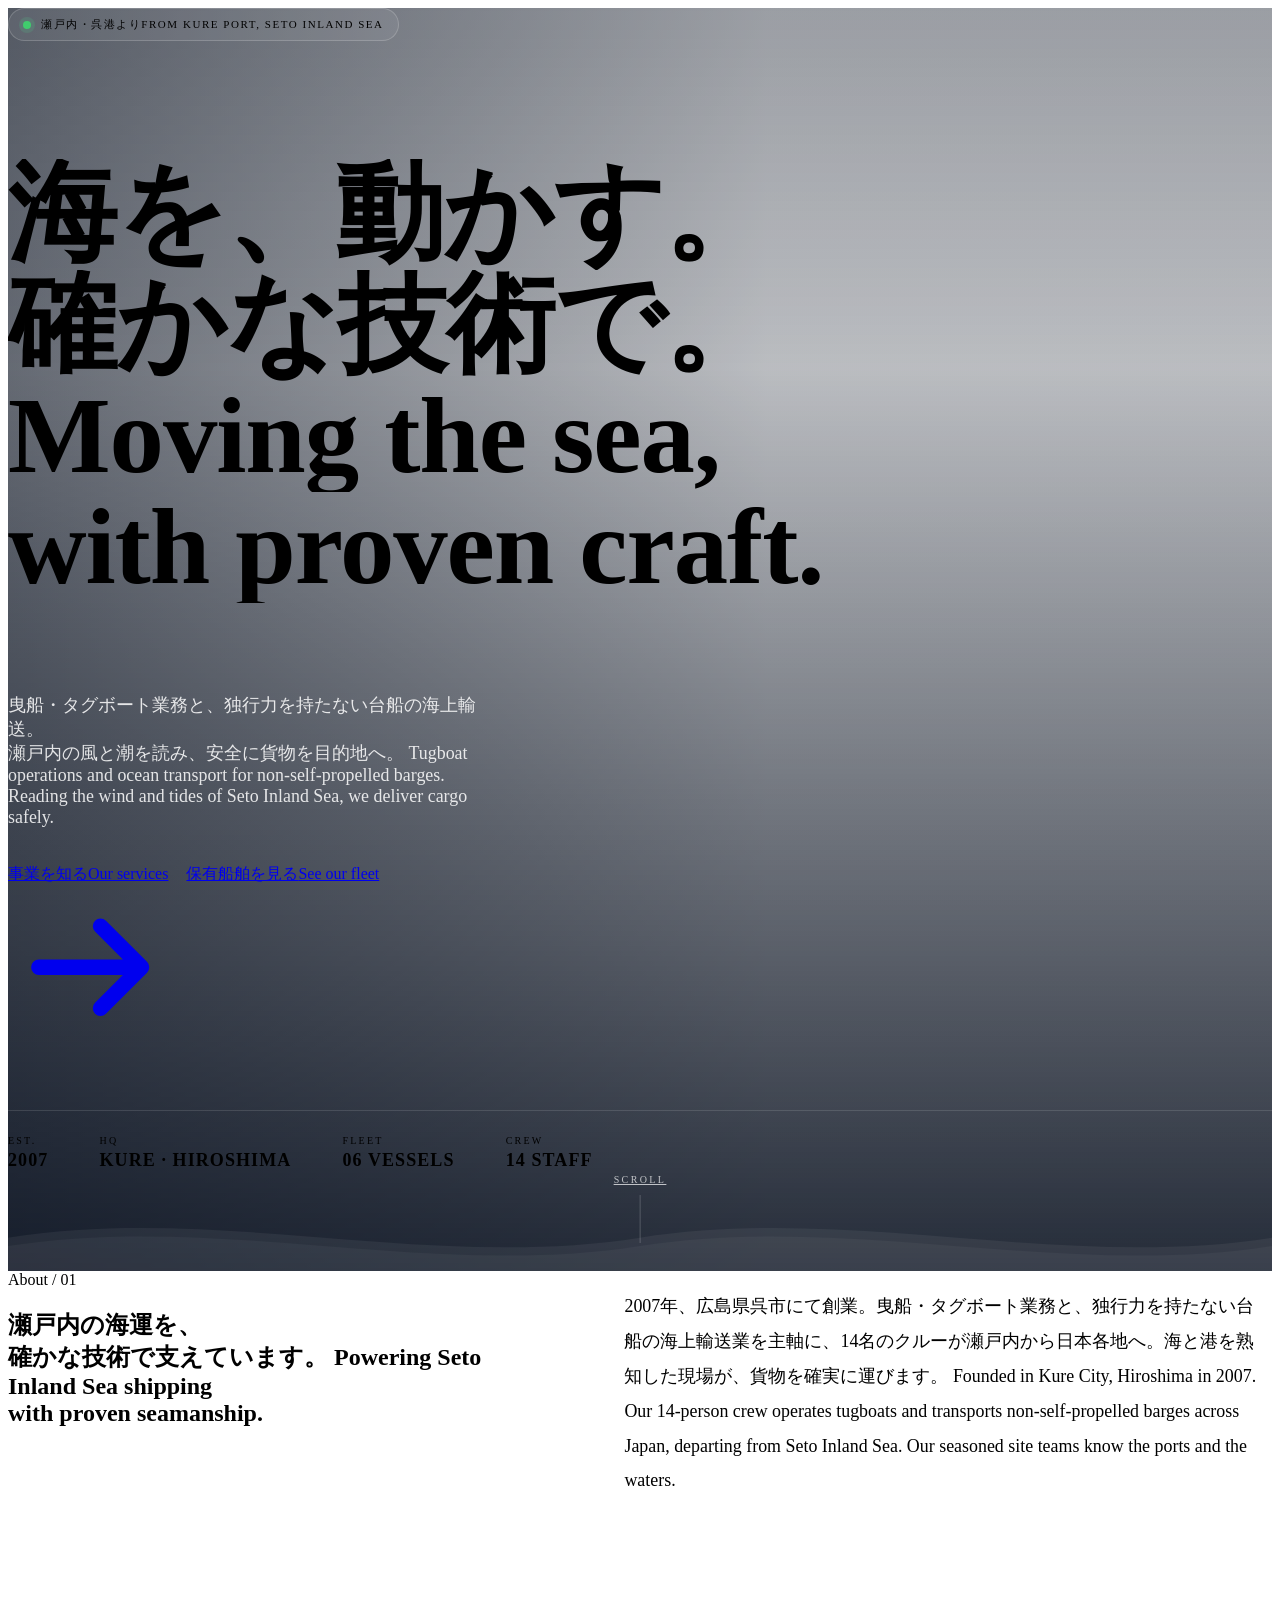
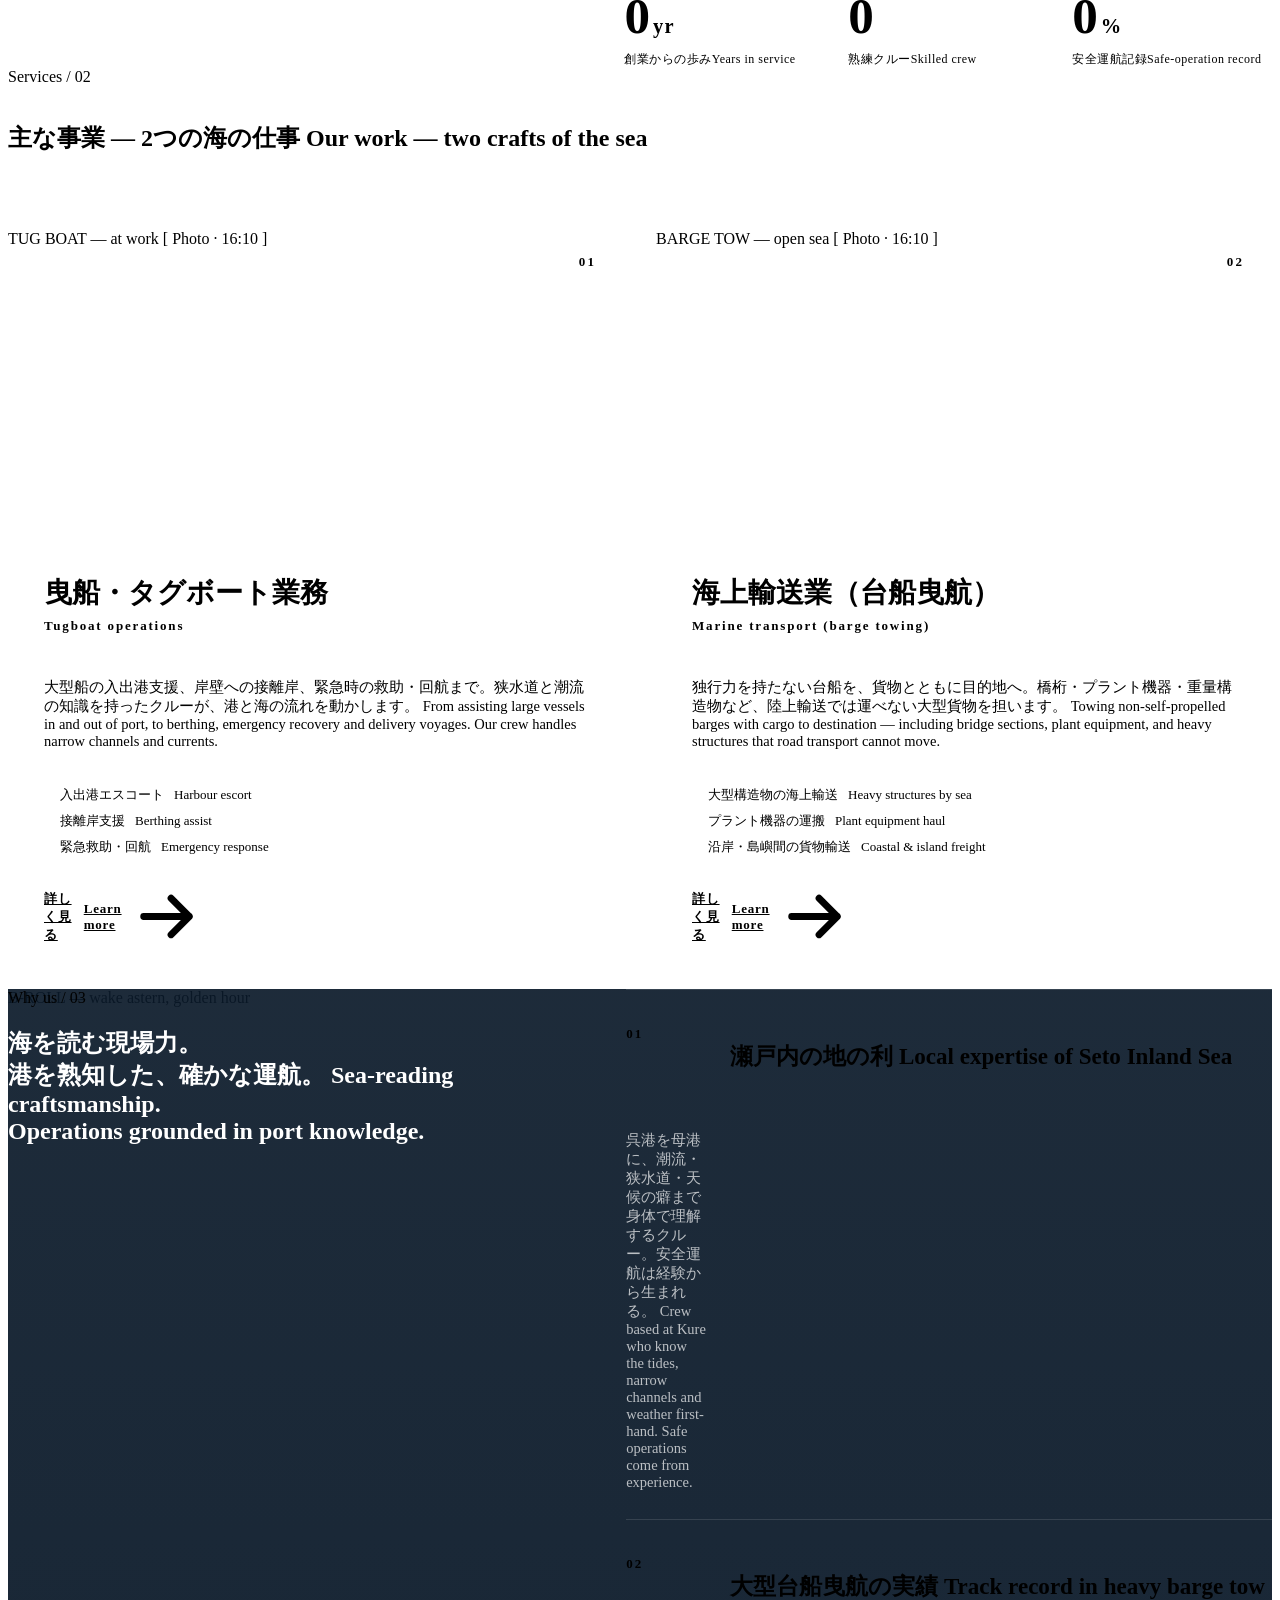
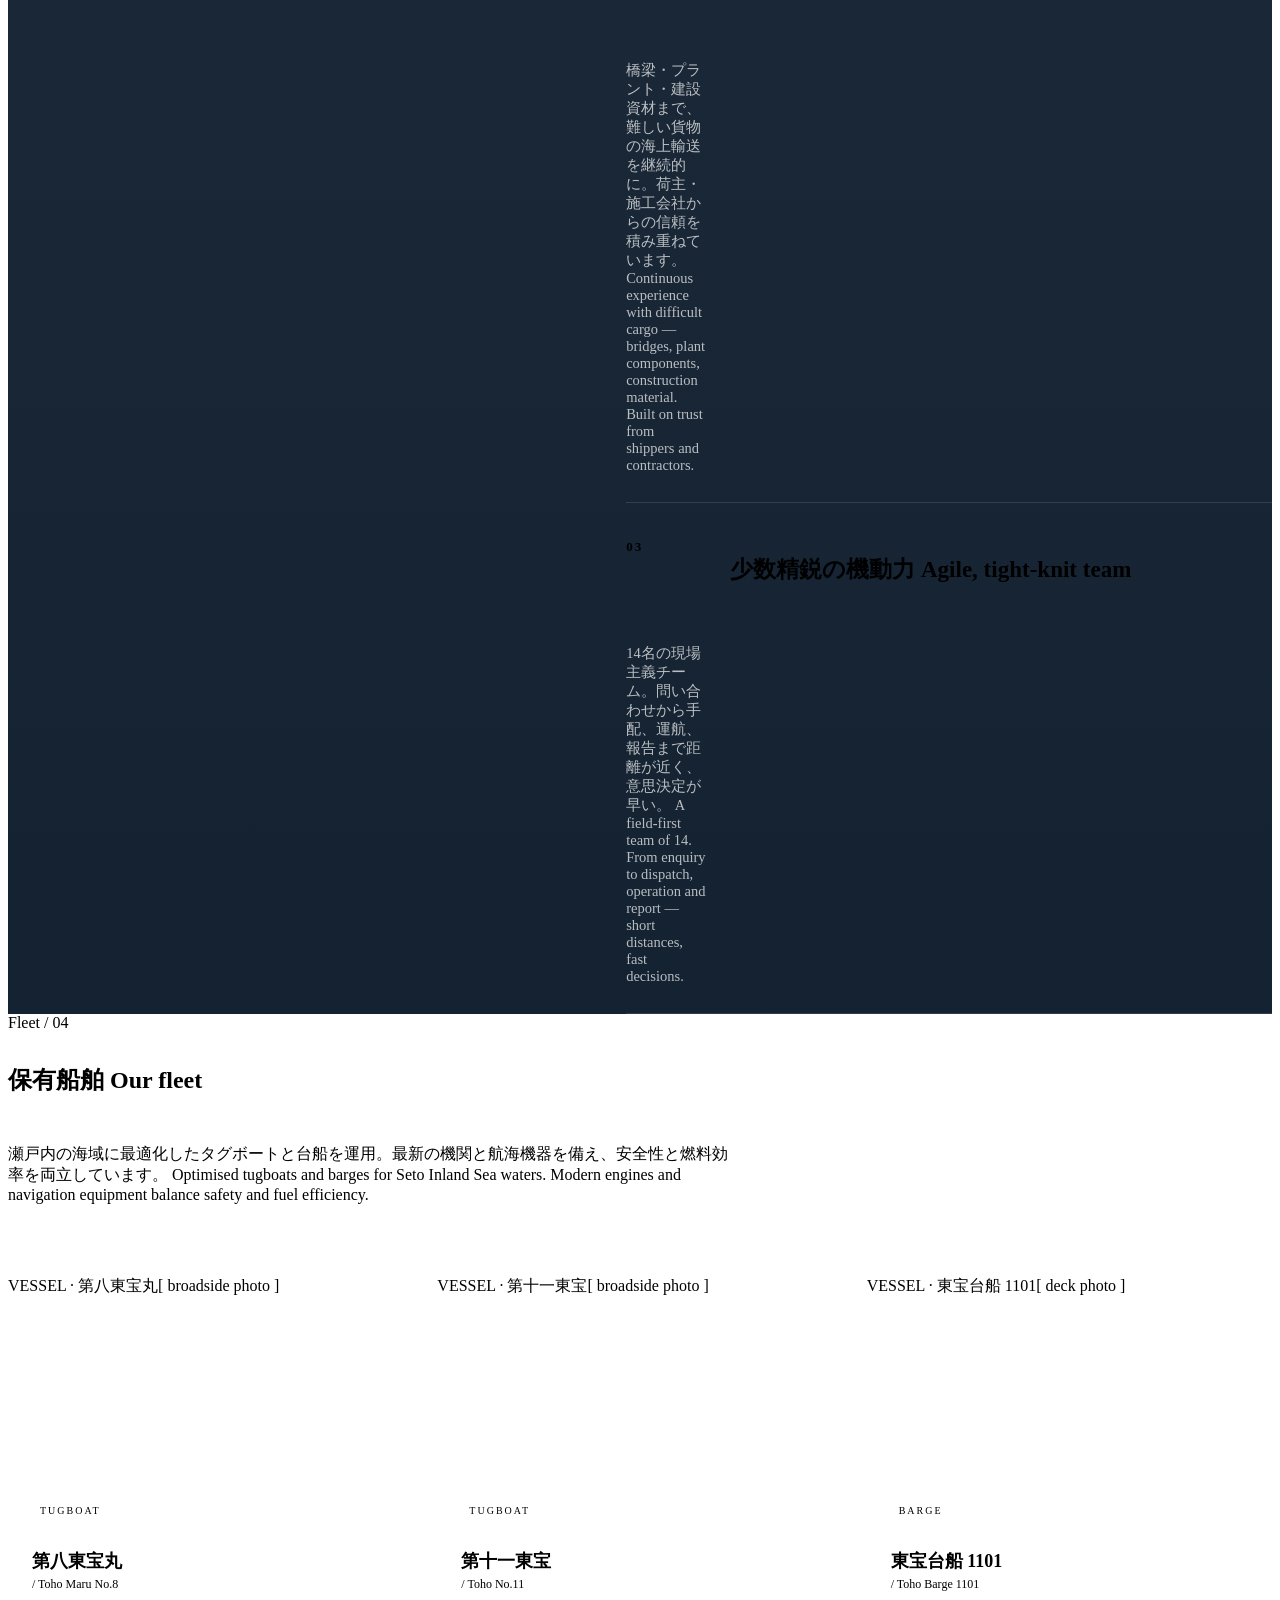
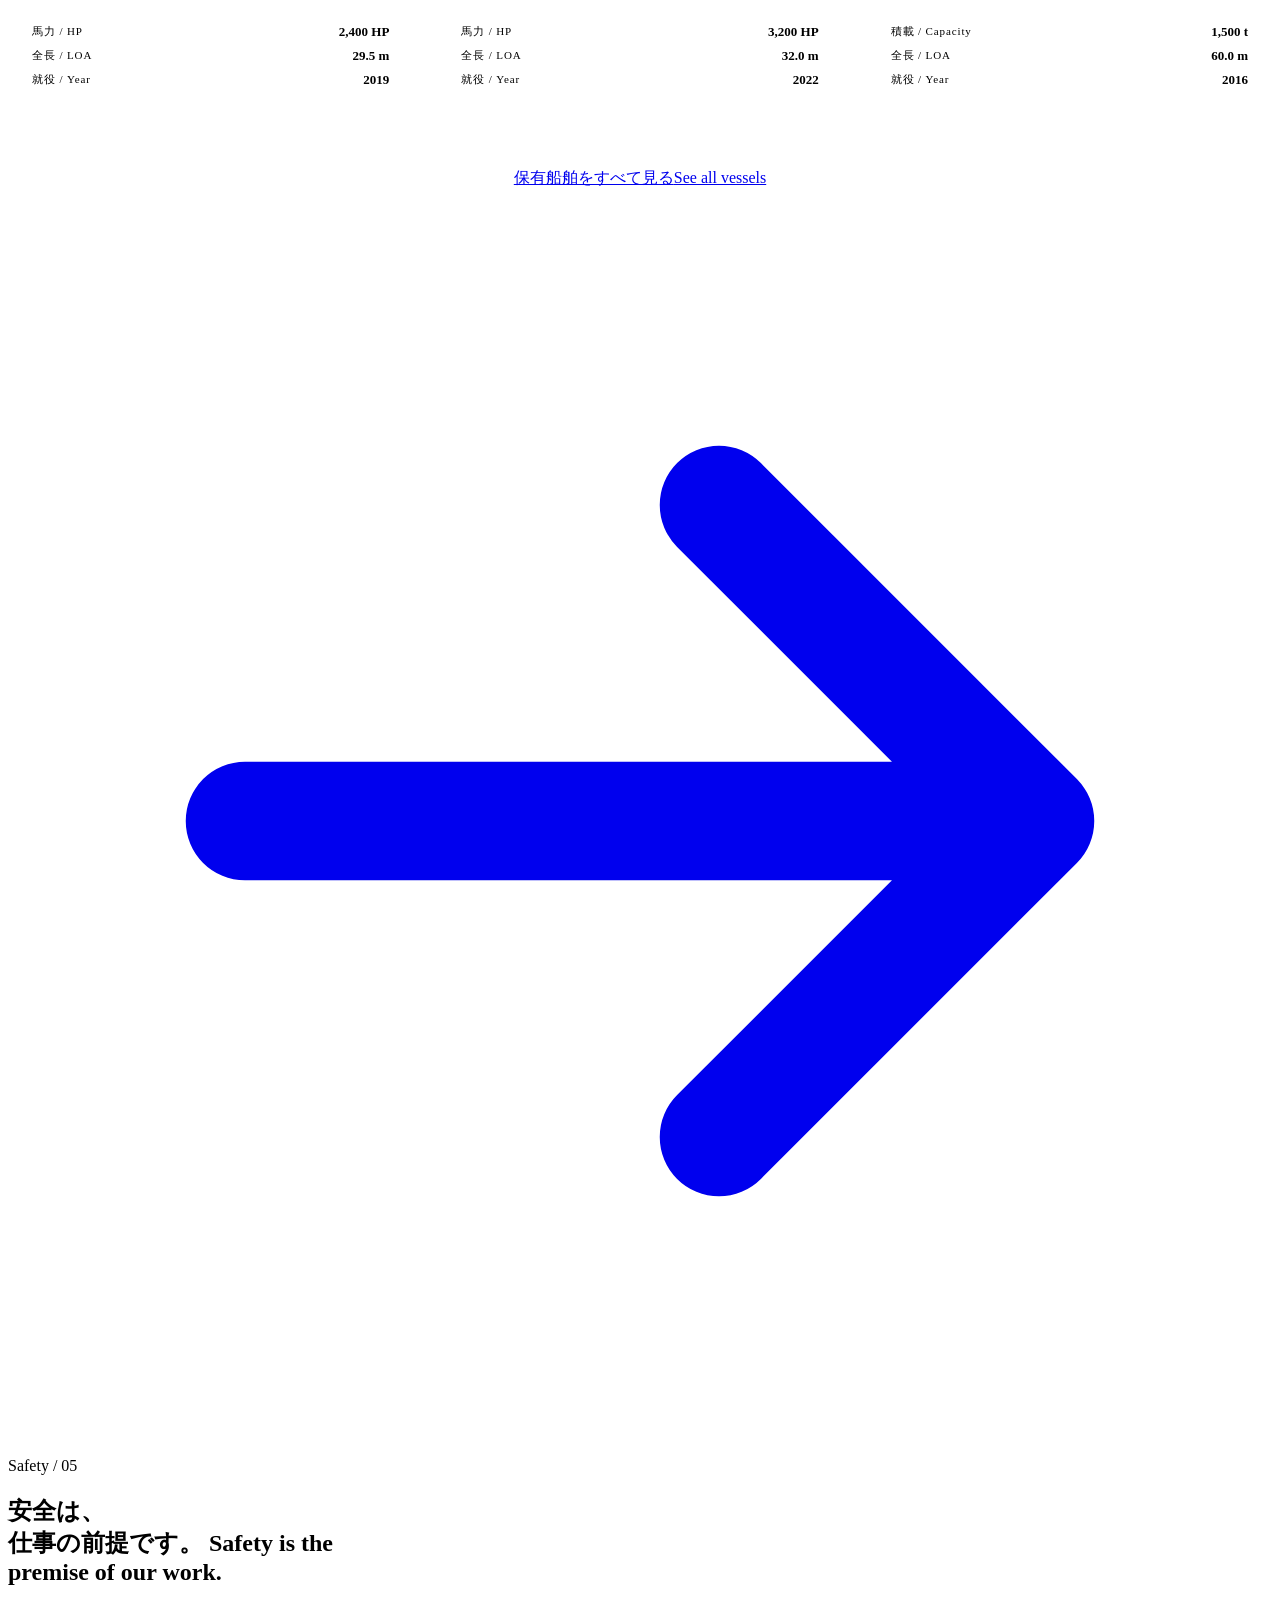
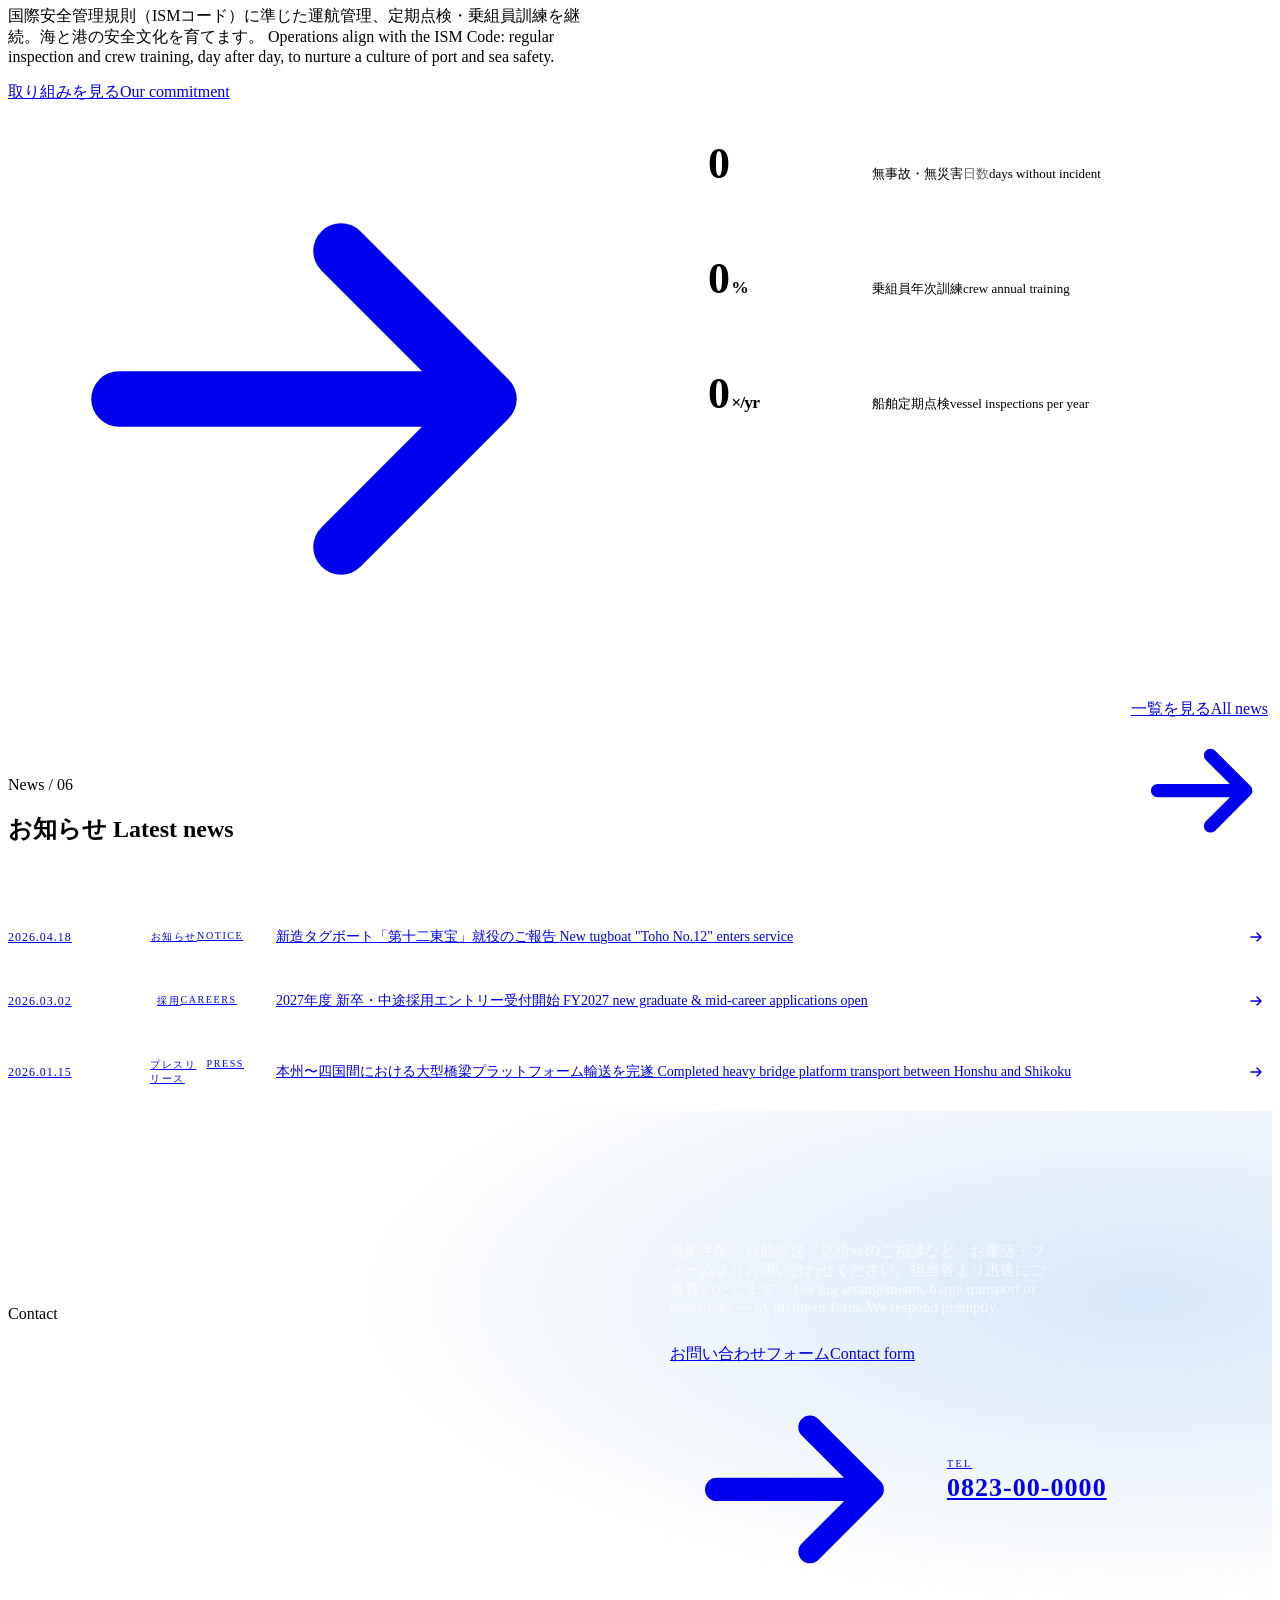
==== index.html @ 791a1563 "Add index.html" ====
<!doctype html>
<html lang="ja" data-lang="jp">
<head>
<meta charset="utf-8" />
<meta name="viewport" content="width=device-width, initial-scale=1" />
<title>東宝海運株式会社 | TOHO KAIUN CO., LTD.</title>
<meta name="description" content="広島県呉市を拠点に、曳船・タグボート業務、台船海上輸送を担う海運会社。" />
<link rel="preconnect" href="https://fonts.googleapis.com" />
<link rel="preconnect" href="https://fonts.gstatic.com" crossorigin />
<link href="https://fonts.googleapis.com/css2?family=Manrope:wght@400;500;600;700;800&family=Noto+Sans+JP:wght@300;400;500;700;900&family=JetBrains+Mono:wght@400;500&display=swap" rel="stylesheet" />
<link rel="stylesheet" href="assets/shared.css" />
</head>
<body>

<!-- ============ Header (injected by partials.js) ============ -->
<div data-partial="header" data-active="home" data-transparent="true"></div>

<!-- ============ Hero ============ -->
<section class="hero" aria-label="Hero">
  <div class="hero-media">
    <div class="img-ph dark hero-image" data-parallax="0.3">
      <span class="ph-label">HERO VIDEO — Tugboat at Kure Harbour, dawn</span>
      <span class="ph-text">[ 4K Footage placeholder · Auto-play loop · 12s ]</span>
    </div>
    <div class="hero-overlay"></div>
    <svg class="hero-waves" viewBox="0 0 1440 120" preserveAspectRatio="none" aria-hidden="true">
      <path d="M0,80 C240,40 480,120 720,80 C960,40 1200,120 1440,80 L1440,120 L0,120 Z" fill="rgba(255,255,255,0.06)"/>
      <path d="M0,90 C240,50 480,130 720,90 C960,50 1200,130 1440,90 L1440,120 L0,120 Z" fill="rgba(255,255,255,0.04)"/>
    </svg>
  </div>

  <div class="container hero-inner">
    <div class="hero-tag">
      <span class="dot"></span>
      <span class="mono"><span class="jp">瀬戸内・呉港より</span><span class="en-text">FROM KURE PORT, SETO INLAND SEA</span></span>
    </div>

    <h1 class="hero-title">
      <span class="line jp"><span>海を、</span><span>動かす。</span></span>
      <span class="line jp"><span>確かな技術で。</span></span>
      <span class="line en-text"><span>Moving the sea,</span></span>
      <span class="line en-text"><span>with proven craft.</span></span>
    </h1>

    <p class="hero-sub">
      <span class="jp">曳船・タグボート業務と、独行力を持たない台船の海上輸送。<br/>瀬戸内の風と潮を読み、安全に貨物を目的地へ。</span>
      <span class="en-text">Tugboat operations and ocean transport for non-self-propelled barges.<br/>Reading the wind and tides of Seto Inland Sea, we deliver cargo safely.</span>
    </p>

    <div class="hero-actions">
      <a href="services.html" class="btn btn--light">
        <span class="jp">事業を知る</span><span class="en-text">Our services</span>
        <svg class="arrow" viewBox="0 0 16 16" fill="none"><path d="M3 8h10M9 4l4 4-4 4" stroke="currentColor" stroke-width="1.5" stroke-linecap="round" stroke-linejoin="round"/></svg>
      </a>
      <a href="fleet.html" class="btn btn--ghost-light">
        <span class="jp">保有船舶を見る</span><span class="en-text">See our fleet</span>
      </a>
    </div>

    <div class="hero-meta">
      <div class="meta-item">
        <span class="mono">EST.</span>
        <span class="en">2007</span>
      </div>
      <div class="meta-item">
        <span class="mono">HQ</span>
        <span class="en">KURE · HIROSHIMA</span>
      </div>
      <div class="meta-item">
        <span class="mono">FLEET</span>
        <span class="en">06 VESSELS</span>
      </div>
      <div class="meta-item">
        <span class="mono">CREW</span>
        <span class="en">14 STAFF</span>
      </div>
    </div>
  </div>

  <a href="#intro" class="scroll-cue" aria-label="Scroll down">
    <span class="mono">SCROLL</span>
    <span class="cue-line"><span></span></span>
  </a>
</section>

<!-- ============ Intro ============ -->
<section class="section" id="intro">
  <div class="container intro-grid">
    <div class="intro-left" data-reveal>
      <span class="eyebrow">About / 01</span>
      <h2 class="section-title">
        <span class="jp">瀬戸内の海運を、<br/>確かな技術で支えています。</span>
        <span class="en-text">Powering Seto Inland Sea shipping<br/>with proven seamanship.</span>
      </h2>
    </div>
    <div class="intro-right" data-reveal data-reveal-delay="1">
      <p class="intro-lead">
        <span class="jp">2007年、広島県呉市にて創業。曳船・タグボート業務と、独行力を持たない台船の海上輸送業を主軸に、14名のクルーが瀬戸内から日本各地へ。海と港を熟知した現場が、貨物を確実に運びます。</span>
        <span class="en-text">Founded in Kure City, Hiroshima in 2007. Our 14-person crew operates tugboats and transports non-self-propelled barges across Japan, departing from Seto Inland Sea. Our seasoned site teams know the ports and the waters.</span>
      </p>
      <div class="intro-stats">
        <div class="stat">
          <span class="stat-num en"><span data-count="19">0</span><span class="unit">yr</span></span>
          <span class="stat-label"><span class="jp">創業からの歩み</span><span class="en-text">Years in service</span></span>
        </div>
        <div class="stat">
          <span class="stat-num en"><span data-count="14">0</span><span class="unit"></span></span>
          <span class="stat-label"><span class="jp">熟練クルー</span><span class="en-text">Skilled crew</span></span>
        </div>
        <div class="stat">
          <span class="stat-num en"><span data-count="100" data-count-decimals="0">0</span><span class="unit">%</span></span>
          <span class="stat-label"><span class="jp">安全運航記録</span><span class="en-text">Safe-operation record</span></span>
        </div>
      </div>
    </div>
  </div>
</section>

<!-- ============ Services ============ -->
<section class="section section--cream" id="services">
  <div class="container">
    <div class="services-head" data-reveal>
      <span class="eyebrow">Services / 02</span>
      <h2 class="section-title">
        <span class="jp">主な事業 — <span class="accent">2つの海の仕事</span></span>
        <span class="en-text">Our work — <span class="accent">two crafts of the sea</span></span>
      </h2>
    </div>

    <div class="service-grid">
      <article class="service-card" data-reveal>
        <div class="service-no en">01</div>
        <div class="img-ph service-image">
          <span class="ph-label">TUG BOAT — at work</span>
          <span class="ph-text">[ Photo · 16:10 ]</span>
        </div>
        <div class="service-body">
          <h3 class="service-title">
            <span class="jp">曳船・タグボート業務</span>
            <span class="en-text">Tugboat operations</span>
          </h3>
          <p class="service-desc">
            <span class="jp">大型船の入出港支援、岸壁への接離岸、緊急時の救助・回航まで。狭水道と潮流の知識を持ったクルーが、港と海の流れを動かします。</span>
            <span class="en-text">From assisting large vessels in and out of port, to berthing, emergency recovery and delivery voyages. Our crew handles narrow channels and currents.</span>
          </p>
          <ul class="service-list">
            <li><span class="jp">入出港エスコート</span><span class="en-text">Harbour escort</span></li>
            <li><span class="jp">接離岸支援</span><span class="en-text">Berthing assist</span></li>
            <li><span class="jp">緊急救助・回航</span><span class="en-text">Emergency response</span></li>
          </ul>
          <a class="service-more" href="services.html#tug">
            <span class="jp">詳しく見る</span><span class="en-text">Learn more</span>
            <svg class="arrow" viewBox="0 0 16 16" fill="none"><path d="M3 8h10M9 4l4 4-4 4" stroke="currentColor" stroke-width="1.5" stroke-linecap="round" stroke-linejoin="round"/></svg>
          </a>
        </div>
      </article>

      <article class="service-card" data-reveal data-reveal-delay="1">
        <div class="service-no en">02</div>
        <div class="img-ph service-image">
          <span class="ph-label">BARGE TOW — open sea</span>
          <span class="ph-text">[ Photo · 16:10 ]</span>
        </div>
        <div class="service-body">
          <h3 class="service-title">
            <span class="jp">海上輸送業（台船曳航）</span>
            <span class="en-text">Marine transport (barge towing)</span>
          </h3>
          <p class="service-desc">
            <span class="jp">独行力を持たない台船を、貨物とともに目的地へ。橋桁・プラント機器・重量構造物など、陸上輸送では運べない大型貨物を担います。</span>
            <span class="en-text">Towing non-self-propelled barges with cargo to destination — including bridge sections, plant equipment, and heavy structures that road transport cannot move.</span>
          </p>
          <ul class="service-list">
            <li><span class="jp">大型構造物の海上輸送</span><span class="en-text">Heavy structures by sea</span></li>
            <li><span class="jp">プラント機器の運搬</span><span class="en-text">Plant equipment haul</span></li>
            <li><span class="jp">沿岸・島嶼間の貨物輸送</span><span class="en-text">Coastal & island freight</span></li>
          </ul>
          <a class="service-more" href="services.html#transport">
            <span class="jp">詳しく見る</span><span class="en-text">Learn more</span>
            <svg class="arrow" viewBox="0 0 16 16" fill="none"><path d="M3 8h10M9 4l4 4-4 4" stroke="currentColor" stroke-width="1.5" stroke-linecap="round" stroke-linejoin="round"/></svg>
          </a>
        </div>
      </article>
    </div>
  </div>
</section>

<!-- ============ Strength / Why ============ -->
<section class="section section--navy why-section">
  <div class="why-bg">
    <div class="img-ph dark" style="position:absolute;inset:0;border:none">
      <span class="ph-label">B-ROLL — wake astern, golden hour</span>
    </div>
    <div class="why-bg-overlay"></div>
  </div>
  <div class="container">
    <div class="why-grid">
      <div class="why-intro" data-reveal>
        <span class="eyebrow on-dark">Why us / 03</span>
        <h2 class="section-title" style="color:#fff">
          <span class="jp">海を読む現場力。<br/>港を熟知した、確かな運航。</span>
          <span class="en-text">Sea-reading craftsmanship.<br/>Operations grounded in port knowledge.</span>
        </h2>
      </div>
      <ol class="why-list">
        <li data-reveal>
          <span class="num en">01</span>
          <h3>
            <span class="jp">瀬戸内の地の利</span>
            <span class="en-text">Local expertise of Seto Inland Sea</span>
          </h3>
          <p>
            <span class="jp">呉港を母港に、潮流・狭水道・天候の癖まで身体で理解するクルー。安全運航は経験から生まれる。</span>
            <span class="en-text">Crew based at Kure who know the tides, narrow channels and weather first-hand. Safe operations come from experience.</span>
          </p>
        </li>
        <li data-reveal data-reveal-delay="1">
          <span class="num en">02</span>
          <h3>
            <span class="jp">大型台船曳航の実績</span>
            <span class="en-text">Track record in heavy barge tow</span>
          </h3>
          <p>
            <span class="jp">橋梁・プラント・建設資材まで、難しい貨物の海上輸送を継続的に。荷主・施工会社からの信頼を積み重ねています。</span>
            <span class="en-text">Continuous experience with difficult cargo — bridges, plant components, construction material. Built on trust from shippers and contractors.</span>
          </p>
        </li>
        <li data-reveal data-reveal-delay="2">
          <span class="num en">03</span>
          <h3>
            <span class="jp">少数精鋭の機動力</span>
            <span class="en-text">Agile, tight-knit team</span>
          </h3>
          <p>
            <span class="jp">14名の現場主義チーム。問い合わせから手配、運航、報告まで距離が近く、意思決定が早い。</span>
            <span class="en-text">A field-first team of 14. From enquiry to dispatch, operation and report — short distances, fast decisions.</span>
          </p>
        </li>
      </ol>
    </div>
  </div>
</section>

<!-- ============ Fleet preview ============ -->
<section class="section">
  <div class="container">
    <div class="fleet-head" data-reveal>
      <span class="eyebrow">Fleet / 04</span>
      <h2 class="section-title">
        <span class="jp">保有船舶</span>
        <span class="en-text">Our fleet</span>
      </h2>
      <p class="section-lead">
        <span class="jp">瀬戸内の海域に最適化したタグボートと台船を運用。最新の機関と航海機器を備え、安全性と燃料効率を両立しています。</span>
        <span class="en-text">Optimised tugboats and barges for Seto Inland Sea waters. Modern engines and navigation equipment balance safety and fuel efficiency.</span>
      </p>
    </div>
    <div class="fleet-grid">
      <article class="fleet-card" data-reveal>
        <div class="img-ph fleet-img"><span class="ph-label">VESSEL · 第八東宝丸</span><span class="ph-text">[ broadside photo ]</span></div>
        <div class="fleet-body">
          <span class="fleet-type mono">TUGBOAT</span>
          <h3>第八東宝丸<span class="en-text"> / Toho Maru No.8</span></h3>
          <dl class="fleet-spec">
            <div><dt>馬力 / HP</dt><dd class="en">2,400 HP</dd></div>
            <div><dt>全長 / LOA</dt><dd class="en">29.5 m</dd></div>
            <div><dt>就役 / Year</dt><dd class="en">2019</dd></div>
          </dl>
        </div>
      </article>
      <article class="fleet-card" data-reveal data-reveal-delay="1">
        <div class="img-ph fleet-img"><span class="ph-label">VESSEL · 第十一東宝</span><span class="ph-text">[ broadside photo ]</span></div>
        <div class="fleet-body">
          <span class="fleet-type mono">TUGBOAT</span>
          <h3>第十一東宝<span class="en-text"> / Toho No.11</span></h3>
          <dl class="fleet-spec">
            <div><dt>馬力 / HP</dt><dd class="en">3,200 HP</dd></div>
            <div><dt>全長 / LOA</dt><dd class="en">32.0 m</dd></div>
            <div><dt>就役 / Year</dt><dd class="en">2022</dd></div>
          </dl>
        </div>
      </article>
      <article class="fleet-card" data-reveal data-reveal-delay="2">
        <div class="img-ph fleet-img"><span class="ph-label">VESSEL · 東宝台船 1101</span><span class="ph-text">[ deck photo ]</span></div>
        <div class="fleet-body">
          <span class="fleet-type mono">BARGE</span>
          <h3>東宝台船 1101<span class="en-text"> / Toho Barge 1101</span></h3>
          <dl class="fleet-spec">
            <div><dt>積載 / Capacity</dt><dd class="en">1,500 t</dd></div>
            <div><dt>全長 / LOA</dt><dd class="en">60.0 m</dd></div>
            <div><dt>就役 / Year</dt><dd class="en">2016</dd></div>
          </dl>
        </div>
      </article>
    </div>
    <div class="fleet-cta" data-reveal>
      <a href="fleet.html" class="btn btn--ghost">
        <span class="jp">保有船舶をすべて見る</span><span class="en-text">See all vessels</span>
        <svg class="arrow" viewBox="0 0 16 16" fill="none"><path d="M3 8h10M9 4l4 4-4 4" stroke="currentColor" stroke-width="1.5" stroke-linecap="round" stroke-linejoin="round"/></svg>
      </a>
    </div>
  </div>
</section>

<!-- ============ Safety teaser ============ -->
<section class="section section--cream safety-teaser">
  <div class="container safety-grid">
    <div class="safety-text" data-reveal>
      <span class="eyebrow">Safety / 05</span>
      <h2 class="section-title">
        <span class="jp">安全は、<br/>仕事の前提です。</span>
        <span class="en-text">Safety is the<br/>premise of our work.</span>
      </h2>
      <p class="section-lead">
        <span class="jp">国際安全管理規則（ISMコード）に準じた運航管理、定期点検・乗組員訓練を継続。海と港の安全文化を育てます。</span>
        <span class="en-text">Operations align with the ISM Code: regular inspection and crew training, day after day, to nurture a culture of port and sea safety.</span>
      </p>
      <a href="safety.html" class="btn btn--ghost" style="margin-top:24px">
        <span class="jp">取り組みを見る</span><span class="en-text">Our commitment</span>
        <svg class="arrow" viewBox="0 0 16 16" fill="none"><path d="M3 8h10M9 4l4 4-4 4" stroke="currentColor" stroke-width="1.5" stroke-linecap="round" stroke-linejoin="round"/></svg>
      </a>
    </div>
    <div class="safety-cards">
      <div class="safety-mini" data-reveal>
        <span class="big-num en" data-count="2920">0</span>
        <p><span class="jp">無事故・無災害<span style="opacity:0.6">日数</span></span><span class="en-text">days without incident</span></p>
      </div>
      <div class="safety-mini" data-reveal data-reveal-delay="1">
        <span class="big-num en"><span data-count="100">0</span><span class="unit">%</span></span>
        <p><span class="jp">乗組員年次訓練</span><span class="en-text">crew annual training</span></p>
      </div>
      <div class="safety-mini" data-reveal data-reveal-delay="2">
        <span class="big-num en"><span data-count="12">0</span><span class="unit">×/yr</span></span>
        <p><span class="jp">船舶定期点検</span><span class="en-text">vessel inspections per year</span></p>
      </div>
    </div>
  </div>
</section>

<!-- ============ News ============ -->
<section class="section news-section">
  <div class="container">
    <div class="news-head" data-reveal>
      <div>
        <span class="eyebrow">News / 06</span>
        <h2 class="section-title">
          <span class="jp">お知らせ</span>
          <span class="en-text">Latest news</span>
        </h2>
      </div>
      <a href="news.html" class="btn btn--ghost">
        <span class="jp">一覧を見る</span><span class="en-text">All news</span>
        <svg class="arrow" viewBox="0 0 16 16" fill="none"><path d="M3 8h10M9 4l4 4-4 4" stroke="currentColor" stroke-width="1.5" stroke-linecap="round" stroke-linejoin="round"/></svg>
      </a>
    </div>
    <ul class="news-list">
      <li data-reveal>
        <a href="news.html">
          <span class="news-date en">2026.04.18</span>
          <span class="news-cat mono"><span class="jp">お知らせ</span><span class="en-text">Notice</span></span>
          <span class="news-title">
            <span class="jp">新造タグボート「第十二東宝」就役のご報告</span>
            <span class="en-text">New tugboat "Toho No.12" enters service</span>
          </span>
          <svg class="arrow" viewBox="0 0 16 16" fill="none"><path d="M3 8h10M9 4l4 4-4 4" stroke="currentColor" stroke-width="1.5" stroke-linecap="round" stroke-linejoin="round"/></svg>
        </a>
      </li>
      <li data-reveal data-reveal-delay="1">
        <a href="news.html">
          <span class="news-date en">2026.03.02</span>
          <span class="news-cat mono"><span class="jp">採用</span><span class="en-text">Careers</span></span>
          <span class="news-title">
            <span class="jp">2027年度 新卒・中途採用エントリー受付開始</span>
            <span class="en-text">FY2027 new graduate & mid-career applications open</span>
          </span>
          <svg class="arrow" viewBox="0 0 16 16" fill="none"><path d="M3 8h10M9 4l4 4-4 4" stroke="currentColor" stroke-width="1.5" stroke-linecap="round" stroke-linejoin="round"/></svg>
        </a>
      </li>
      <li data-reveal data-reveal-delay="2">
        <a href="news.html">
          <span class="news-date en">2026.01.15</span>
          <span class="news-cat mono"><span class="jp">プレスリリース</span><span class="en-text">Press</span></span>
          <span class="news-title">
            <span class="jp">本州〜四国間における大型橋梁プラットフォーム輸送を完遂</span>
            <span class="en-text">Completed heavy bridge platform transport between Honshu and Shikoku</span>
          </span>
          <svg class="arrow" viewBox="0 0 16 16" fill="none"><path d="M3 8h10M9 4l4 4-4 4" stroke="currentColor" stroke-width="1.5" stroke-linecap="round" stroke-linejoin="round"/></svg>
        </a>
      </li>
    </ul>
  </div>
</section>

<!-- ============ Final CTA ============ -->
<section class="cta-section">
  <div class="container cta-inner" data-reveal>
    <div>
      <span class="eyebrow on-dark">Contact</span>
      <h2 class="section-title" style="color:#fff;max-width:18ch">
        <span class="jp">海運の課題、<br/>まずは気軽にご相談を。</span>
        <span class="en-text">Got a shipping<br/>challenge? Let's talk.</span>
      </h2>
    </div>
    <div class="cta-right">
      <p>
        <span class="jp">曳船手配、台船輸送、見積りのご相談など、お電話・フォームよりお問い合わせください。担当者より迅速にご返答いたします。</span>
        <span class="en-text">For tug arrangements, barge transport or quotations — by phone or form. We respond promptly.</span>
      </p>
      <div class="cta-actions">
        <a href="contact.html" class="btn btn--light">
          <span class="jp">お問い合わせフォーム</span><span class="en-text">Contact form</span>
          <svg class="arrow" viewBox="0 0 16 16" fill="none"><path d="M3 8h10M9 4l4 4-4 4" stroke="currentColor" stroke-width="1.5" stroke-linecap="round" stroke-linejoin="round"/></svg>
        </a>
        <a href="tel:0823000000" class="cta-phone">
          <span class="mono">TEL</span>
          <span class="en">0823-00-0000</span>
        </a>
      </div>
    </div>
  </div>
</section>

<!-- ============ Footer (injected by partials.js) ============ -->
<div data-partial="footer"></div>

<script src="assets/partials.js"></script>
<script src="assets/main.js"></script>

<!-- Page-specific styles -->
<style>
/* ============ Hero ============ */
.hero {
  position: relative;
  min-height: 100vh;
  color: var(--white);
  overflow: hidden;
  display: flex;
  align-items: flex-end;
  padding-bottom: 100px;
}
.hero-media {
  position: absolute;
  inset: -10% 0 0 0;
  z-index: 0;
}
.hero-image {
  position: absolute;
  inset: 0;
  border: none;
  border-radius: 0;
}
.hero-overlay {
  position: absolute;
  inset: 0;
  background:
    linear-gradient(180deg, rgba(5,13,28,0.35) 0%, rgba(5,13,28,0.15) 35%, rgba(5,13,28,0.85) 100%),
    linear-gradient(90deg, rgba(5,13,28,0.55) 0%, rgba(5,13,28,0.15) 60%);
  z-index: 1;
}
.hero-waves {
  position: absolute;
  inset: auto 0 0 0;
  width: 100%;
  height: 100px;
  z-index: 2;
}
.hero-inner {
  position: relative;
  z-index: 3;
  width: 100%;
}
.hero-tag {
  display: inline-flex;
  align-items: center;
  gap: 10px;
  padding: 8px 14px;
  background: rgba(255,255,255,0.06);
  border: 1px solid rgba(255,255,255,0.18);
  border-radius: 99px;
  font-size: 11px;
  letter-spacing: 0.14em;
  margin-bottom: 28px;
}
.hero-tag .dot {
  width: 8px; height: 8px;
  background: oklch(0.75 0.18 150);
  border-radius: 99px;
  box-shadow: 0 0 0 4px rgba(74,217,144,0.15);
}
.hero-title {
  font-size: clamp(48px, 8.5vw, 120px);
  line-height: 1.02;
  letter-spacing: -0.01em;
  font-weight: 800;
}
.hero-title .line {
  display: block;
  overflow: hidden;
}
.hero-title .line > span {
  display: inline-block;
  animation: heroRise 1.1s var(--ease) both;
}
.hero-title .line:nth-child(1) > span:nth-child(2) { animation-delay: 120ms; }
.hero-title .line:nth-child(2) > span { animation-delay: 240ms; }
.hero-title .line:nth-child(3) > span { animation-delay: 360ms; }
.hero-title .line:nth-child(4) > span { animation-delay: 480ms; }
@keyframes heroRise {
  from { transform: translateY(110%); opacity: 0; }
  to { transform: translateY(0); opacity: 1; }
}
.hero-sub {
  margin-top: 32px;
  font-size: clamp(15px, 1.4vw, 18px);
  max-width: 56ch;
  color: rgba(255,255,255,0.85);
  animation: heroFade 1s var(--ease) 700ms both;
}
@keyframes heroFade { from { opacity: 0; transform: translateY(10px);} to { opacity: 1; transform: translateY(0);} }
.hero-actions {
  display: flex;
  flex-wrap: wrap;
  gap: 14px;
  margin-top: 36px;
  animation: heroFade 1s var(--ease) 900ms both;
}
.hero-meta {
  display: flex;
  flex-wrap: wrap;
  gap: clamp(20px, 4vw, 56px);
  margin-top: 56px;
  padding-top: 24px;
  border-top: 1px solid rgba(255,255,255,0.12);
  animation: heroFade 1s var(--ease) 1100ms both;
}
.meta-item {
  display: flex;
  flex-direction: column;
  gap: 4px;
}
.meta-item .mono {
  font-size: 10px;
  letter-spacing: 0.22em;
  color: var(--navy-300);
}
.meta-item .en {
  font-size: 18px;
  font-weight: 700;
  letter-spacing: 0.06em;
}

.scroll-cue {
  position: absolute;
  bottom: 28px;
  left: 50%;
  transform: translateX(-50%);
  z-index: 4;
  display: flex;
  flex-direction: column;
  align-items: center;
  gap: 10px;
  font-size: 10px;
  letter-spacing: 0.24em;
  color: rgba(255,255,255,0.7);
}
.cue-line {
  width: 1px;
  height: 48px;
  background: rgba(255,255,255,0.2);
  position: relative;
  overflow: hidden;
}
.cue-line span {
  position: absolute;
  inset: 0 0 auto 0;
  width: 100%;
  height: 30%;
  background: var(--white);
  animation: cueGo 2.2s var(--ease) infinite;
}
@keyframes cueGo {
  0% { transform: translateY(-100%); }
  60% { transform: translateY(330%); }
  100% { transform: translateY(330%); }
}

/* ============ Intro ============ */
.intro-grid {
  display: grid;
  grid-template-columns: 1fr 1.2fr;
  gap: clamp(40px, 6vw, 100px);
  align-items: start;
}
.intro-lead {
  font-size: clamp(16px, 1.4vw, 19px);
  line-height: 1.95;
  color: var(--text-2);
}
.intro-stats {
  display: grid;
  grid-template-columns: repeat(3, 1fr);
  gap: 24px;
  margin-top: 56px;
  padding-top: 32px;
  border-top: 1px solid var(--line);
}
.stat {
  display: flex;
  flex-direction: column;
  gap: 6px;
}
.stat-num {
  font-size: clamp(36px, 4vw, 52px);
  font-weight: 800;
  color: var(--navy-900);
  letter-spacing: -0.02em;
  display: flex;
  align-items: baseline;
  gap: 4px;
}
.stat-num .unit {
  font-size: 0.4em;
  font-weight: 600;
  color: var(--text-3);
  letter-spacing: 0.06em;
}
.stat-label {
  font-size: 12px;
  letter-spacing: 0.04em;
  color: var(--text-3);
}

/* ============ Services ============ */
.services-head {
  display: grid;
  grid-template-columns: 1fr;
  gap: 16px;
  margin-bottom: 56px;
  max-width: 720px;
}
.service-grid {
  display: grid;
  grid-template-columns: 1fr 1fr;
  gap: 32px;
}
.service-card {
  position: relative;
  background: var(--white);
  border: 1px solid var(--line);
  border-radius: var(--radius);
  overflow: hidden;
  display: flex;
  flex-direction: column;
  transition: transform 400ms var(--ease), box-shadow 400ms var(--ease);
}
.service-card:hover {
  transform: translateY(-4px);
  box-shadow: 0 30px 60px -30px rgba(10,25,41,0.18);
}
.service-no {
  position: absolute;
  top: 24px;
  right: 28px;
  font-size: 13px;
  font-weight: 700;
  letter-spacing: 0.16em;
  color: var(--navy-300);
  z-index: 2;
}
.service-image {
  height: 280px;
}
.service-body {
  padding: 36px;
  display: flex;
  flex-direction: column;
  gap: 16px;
}
.service-title {
  font-size: clamp(22px, 2.2vw, 28px);
}
.service-title .en-text {
  display: block;
  font-family: var(--font-en);
  font-size: 13px;
  letter-spacing: 0.14em;
  color: var(--text-3);
  margin-top: 6px;
  font-weight: 600;
}
.service-desc {
  margin: 0;
  color: var(--text-2);
  font-size: 14.5px;
}
.service-list {
  list-style: none;
  margin: 0;
  padding: 0;
  display: flex;
  flex-direction: column;
  gap: 8px;
  border-top: 1px solid var(--line);
  padding-top: 20px;
}
.service-list li {
  display: flex;
  align-items: center;
  gap: 10px;
  font-size: 13px;
  color: var(--text);
}
.service-list li::before {
  content: "";
  width: 6px;
  height: 6px;
  background: var(--navy-500);
  border-radius: 99px;
  flex-shrink: 0;
}
.service-more {
  display: inline-flex;
  align-items: center;
  gap: 8px;
  margin-top: 8px;
  font-size: 13px;
  font-weight: 600;
  letter-spacing: 0.06em;
  color: var(--navy-700);
  align-self: flex-start;
}
.service-more:hover { color: var(--navy-500); }
.service-more:hover .arrow { transform: translateX(4px); }
.service-more .arrow { transition: transform 200ms var(--ease); }

/* ============ Why / strength ============ */
.why-section { position: relative; overflow: hidden; }
.why-bg {
  position: absolute;
  inset: 0;
  z-index: 0;
}
.why-bg-overlay {
  position: absolute;
  inset: 0;
  background:
    linear-gradient(180deg, rgba(10,25,41,0.92) 0%, rgba(10,25,41,0.96) 100%);
}
.why-section .container { position: relative; z-index: 2; }
.why-grid {
  display: grid;
  grid-template-columns: 1fr 1.2fr;
  gap: 80px;
  align-items: start;
}
.why-list {
  list-style: none;
  margin: 0;
  padding: 0;
  display: flex;
  flex-direction: column;
}
.why-list li {
  display: grid;
  grid-template-columns: 80px 1fr;
  padding: 28px 0;
  border-top: 1px solid rgba(255,255,255,0.12);
  gap: 24px;
}
.why-list li:last-child { border-bottom: 1px solid rgba(255,255,255,0.12); }
.why-list .num {
  font-size: 13px;
  font-weight: 700;
  letter-spacing: 0.16em;
  color: var(--navy-300);
  padding-top: 8px;
}
.why-list h3 {
  font-size: clamp(20px, 1.8vw, 24px);
  color: var(--white);
}
.why-list p {
  margin: 12px 0 0;
  color: rgba(255,255,255,0.7);
  font-size: 14.5px;
  max-width: 56ch;
}

/* ============ Fleet ============ */
.fleet-head {
  display: flex;
  flex-direction: column;
  gap: 12px;
  margin-bottom: 56px;
  max-width: 720px;
}
.fleet-grid {
  display: grid;
  grid-template-columns: repeat(3, 1fr);
  gap: 24px;
}
.fleet-card {
  border: 1px solid var(--line);
  border-radius: var(--radius);
  overflow: hidden;
  background: var(--white);
  display: flex;
  flex-direction: column;
  transition: transform 360ms var(--ease), box-shadow 360ms var(--ease);
}
.fleet-card:hover { transform: translateY(-4px); box-shadow: 0 20px 40px -22px rgba(10,25,41,0.2); }
.fleet-img { height: 200px; }
.fleet-body { padding: 24px; }
.fleet-type {
  display: inline-block;
  background: var(--navy-100);
  color: var(--navy-700);
  padding: 3px 8px;
  font-size: 10px;
  letter-spacing: 0.2em;
  border-radius: 2px;
  margin-bottom: 12px;
}
.fleet-body h3 {
  font-size: 18px;
  margin-bottom: 16px;
}
.fleet-body h3 .en-text {
  font-family: var(--font-en);
  font-size: 12px;
  color: var(--text-3);
  font-weight: 500;
  display: block;
  margin-top: 4px;
}
.fleet-spec {
  margin: 0;
  display: flex;
  flex-direction: column;
  gap: 8px;
  border-top: 1px solid var(--line);
  padding-top: 16px;
}
.fleet-spec > div {
  display: flex;
  justify-content: space-between;
  font-size: 13px;
}
.fleet-spec dt {
  color: var(--text-3);
  font-size: 11px;
  letter-spacing: 0.08em;
}
.fleet-spec dd {
  margin: 0;
  font-weight: 600;
  color: var(--navy-900);
}
.fleet-cta {
  margin-top: 56px;
  text-align: center;
}

/* ============ Safety ============ */
.safety-grid {
  display: grid;
  grid-template-columns: 1fr 1fr;
  gap: 80px;
  align-items: center;
}
.safety-cards {
  display: grid;
  grid-template-columns: 1fr;
  gap: 16px;
}
.safety-mini {
  background: var(--white);
  border: 1px solid var(--line);
  border-left: 4px solid var(--navy-500);
  padding: 24px 28px;
  display: flex;
  align-items: baseline;
  gap: 24px;
}
.safety-mini .big-num {
  font-size: 44px;
  font-weight: 800;
  color: var(--navy-900);
  letter-spacing: -0.02em;
  min-width: 140px;
}
.safety-mini .big-num .unit {
  font-size: 0.4em;
  color: var(--text-3);
  margin-left: 2px;
  font-weight: 600;
}
.safety-mini p { margin: 0; color: var(--text-2); font-size: 13px; }

/* ============ News ============ */
.news-head {
  display: flex;
  justify-content: space-between;
  align-items: flex-end;
  gap: 24px;
  margin-bottom: 40px;
}
.news-list {
  list-style: none;
  margin: 0;
  padding: 0;
  border-top: 1px solid var(--line);
}
.news-list li {
  border-bottom: 1px solid var(--line);
}
.news-list a {
  display: grid;
  grid-template-columns: 110px 110px 1fr 24px;
  align-items: center;
  gap: 24px;
  padding: 22px 0;
  font-size: 14px;
  transition: background 200ms var(--ease), padding 200ms var(--ease);
}
.news-list a:hover {
  background: var(--cream);
  padding-left: 16px;
  padding-right: 16px;
}
.news-list a:hover .arrow { transform: translateX(4px); }
.news-date { font-size: 12px; color: var(--text-3); letter-spacing: 0.08em; }
.news-cat {
  font-size: 10px;
  letter-spacing: 0.16em;
  padding: 3px 8px;
  border: 1px solid var(--line-strong);
  border-radius: 99px;
  display: inline-flex;
  justify-content: center;
  text-transform: uppercase;
  color: var(--text-2);
}
.news-title { font-weight: 500; }
.news-list .arrow {
  width: 16px; height: 16px;
  color: var(--text-3);
  transition: transform 200ms var(--ease);
}

/* ============ CTA ============ */
.cta-section {
  background: var(--navy-900);
  color: var(--white);
  padding: clamp(70px, 9vw, 120px) 0;
  position: relative;
  overflow: hidden;
}
.cta-section::before {
  content: "";
  position: absolute;
  inset: 0;
  background:
    radial-gradient(ellipse at 90% 30%, rgba(74,144,217,0.22), transparent 50%);
}
.cta-inner {
  position: relative;
  display: grid;
  grid-template-columns: 1fr 1fr;
  gap: 60px;
  align-items: center;
}
.cta-right p {
  font-size: 15px;
  color: rgba(255,255,255,0.7);
  margin-bottom: 28px;
  max-width: 50ch;
}
.cta-actions {
  display: flex;
  flex-wrap: wrap;
  align-items: center;
  gap: 28px;
}
.cta-phone {
  display: flex;
  flex-direction: column;
  gap: 4px;
}
.cta-phone .mono {
  font-size: 10px;
  letter-spacing: 0.24em;
  color: var(--navy-300);
}
.cta-phone .en {
  font-size: 26px;
  font-weight: 700;
  letter-spacing: 0.04em;
  color: var(--white);
}

/* ============ Responsive ============ */
@media (max-width: 900px) {
  .intro-grid, .service-grid, .why-grid, .fleet-grid, .safety-grid, .cta-inner {
    grid-template-columns: 1fr;
    gap: 40px;
  }
  .fleet-grid { gap: 20px; }
  .intro-stats { grid-template-columns: repeat(3, 1fr); gap: 16px; }
  .hero-meta { gap: 24px; }
  .news-list a {
    grid-template-columns: 90px 1fr 16px;
    grid-template-rows: auto auto;
    row-gap: 6px;
  }
  .news-list .news-cat { grid-row: 1; grid-column: 2; justify-self: start; }
  .news-list .news-title { grid-column: 1 / -1; grid-row: 2; }
}
</style>

</body>
</html>
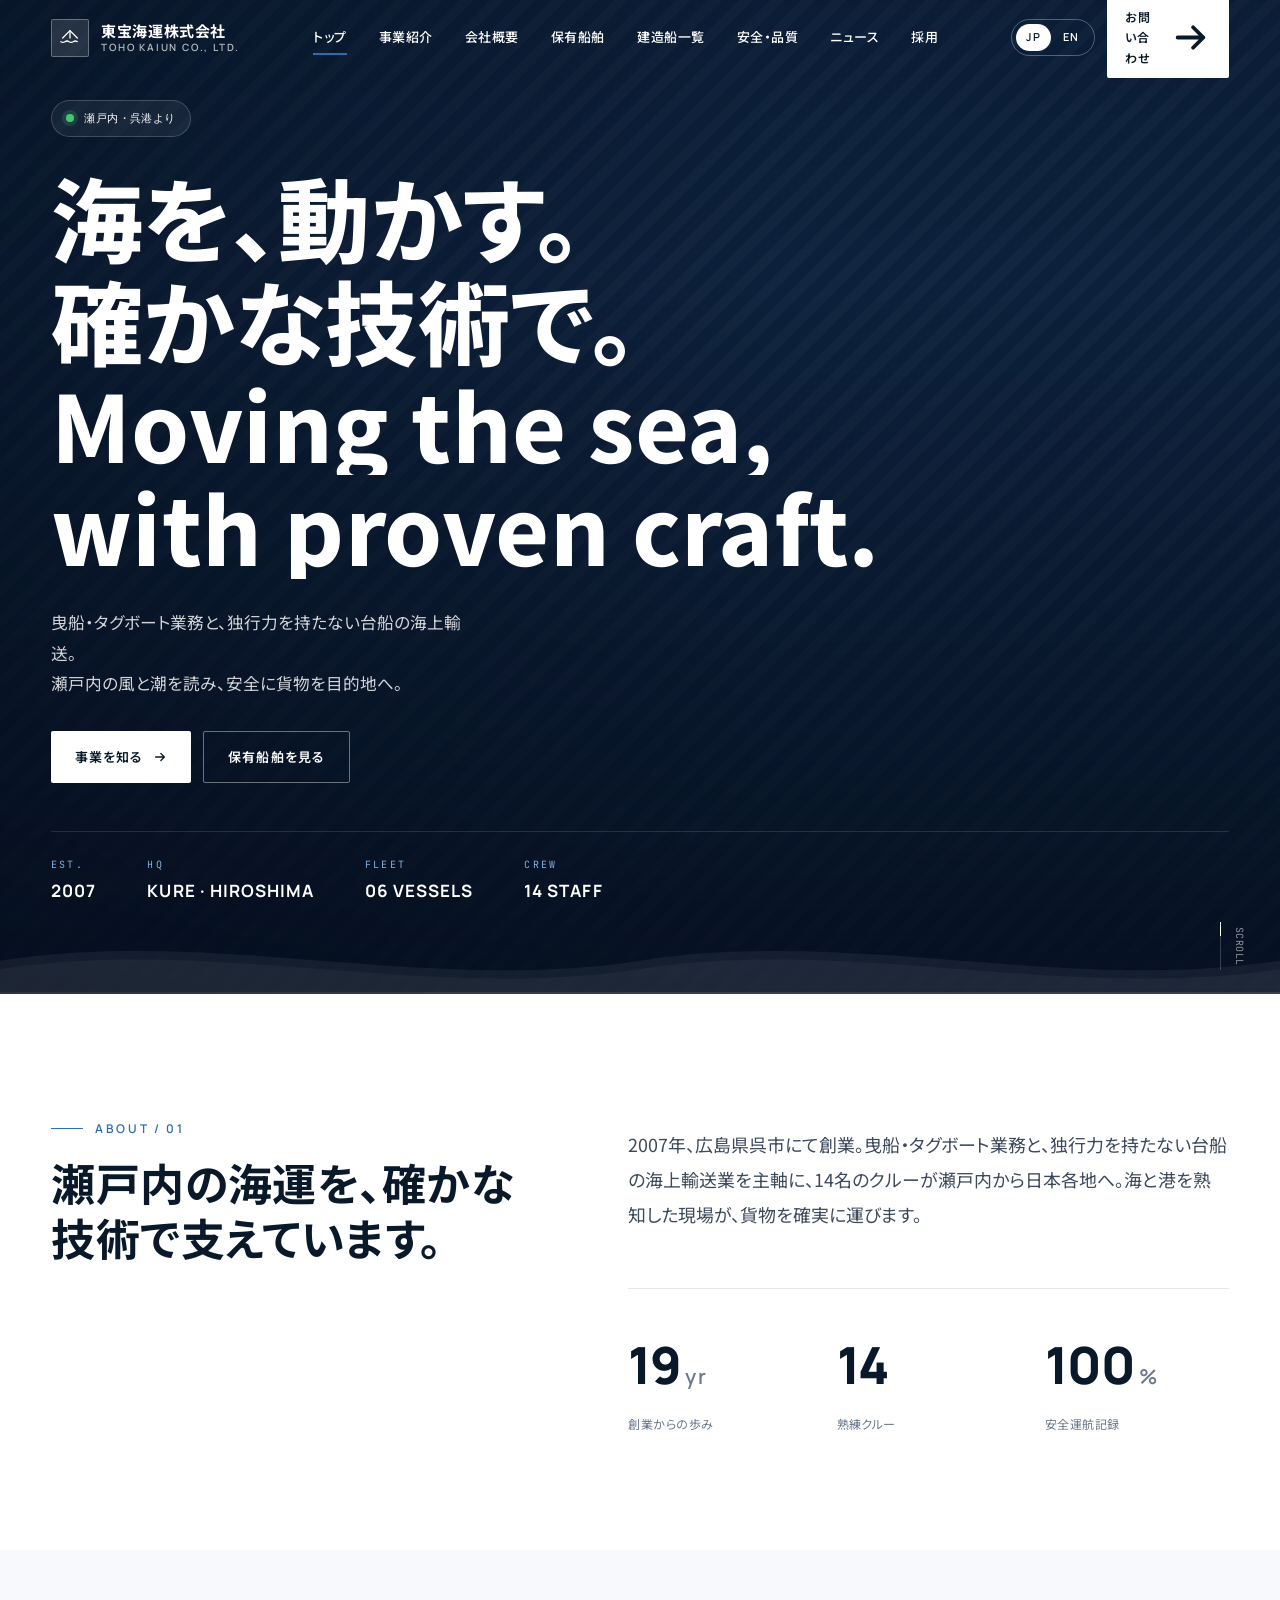
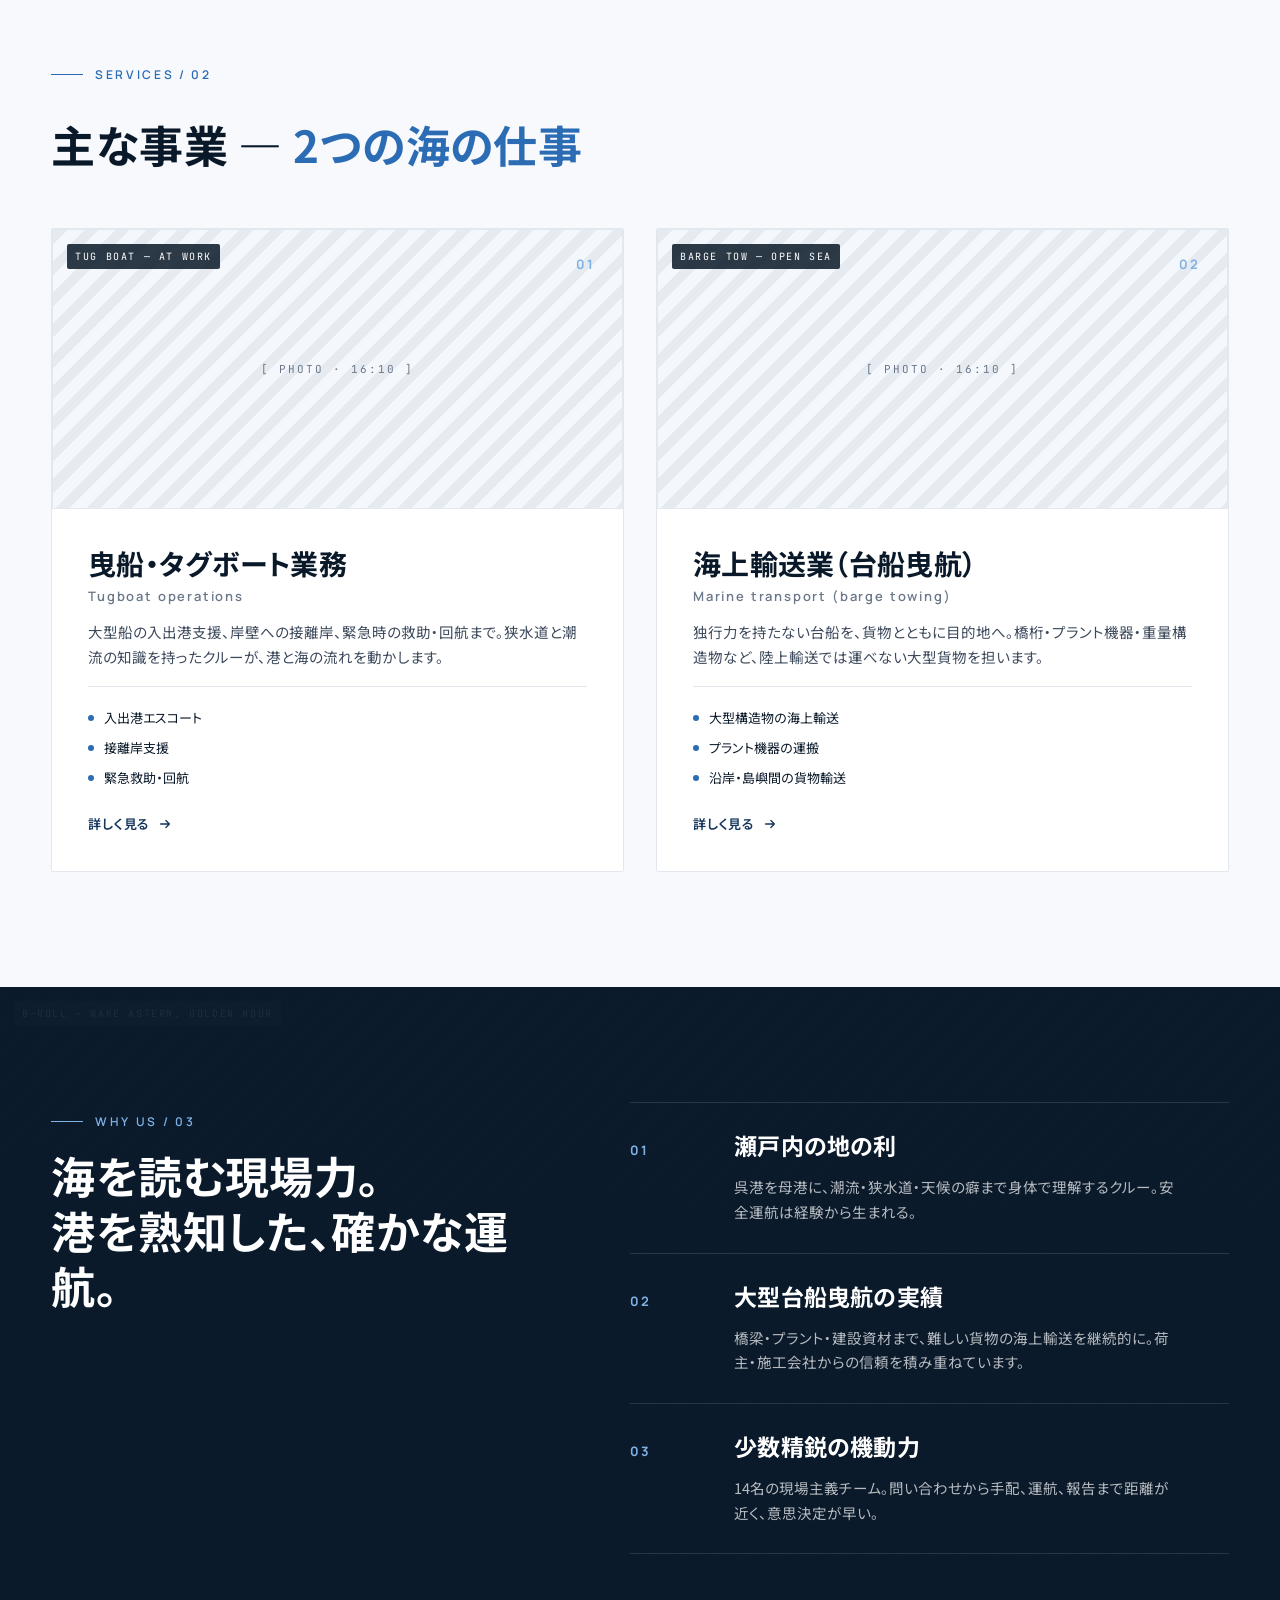
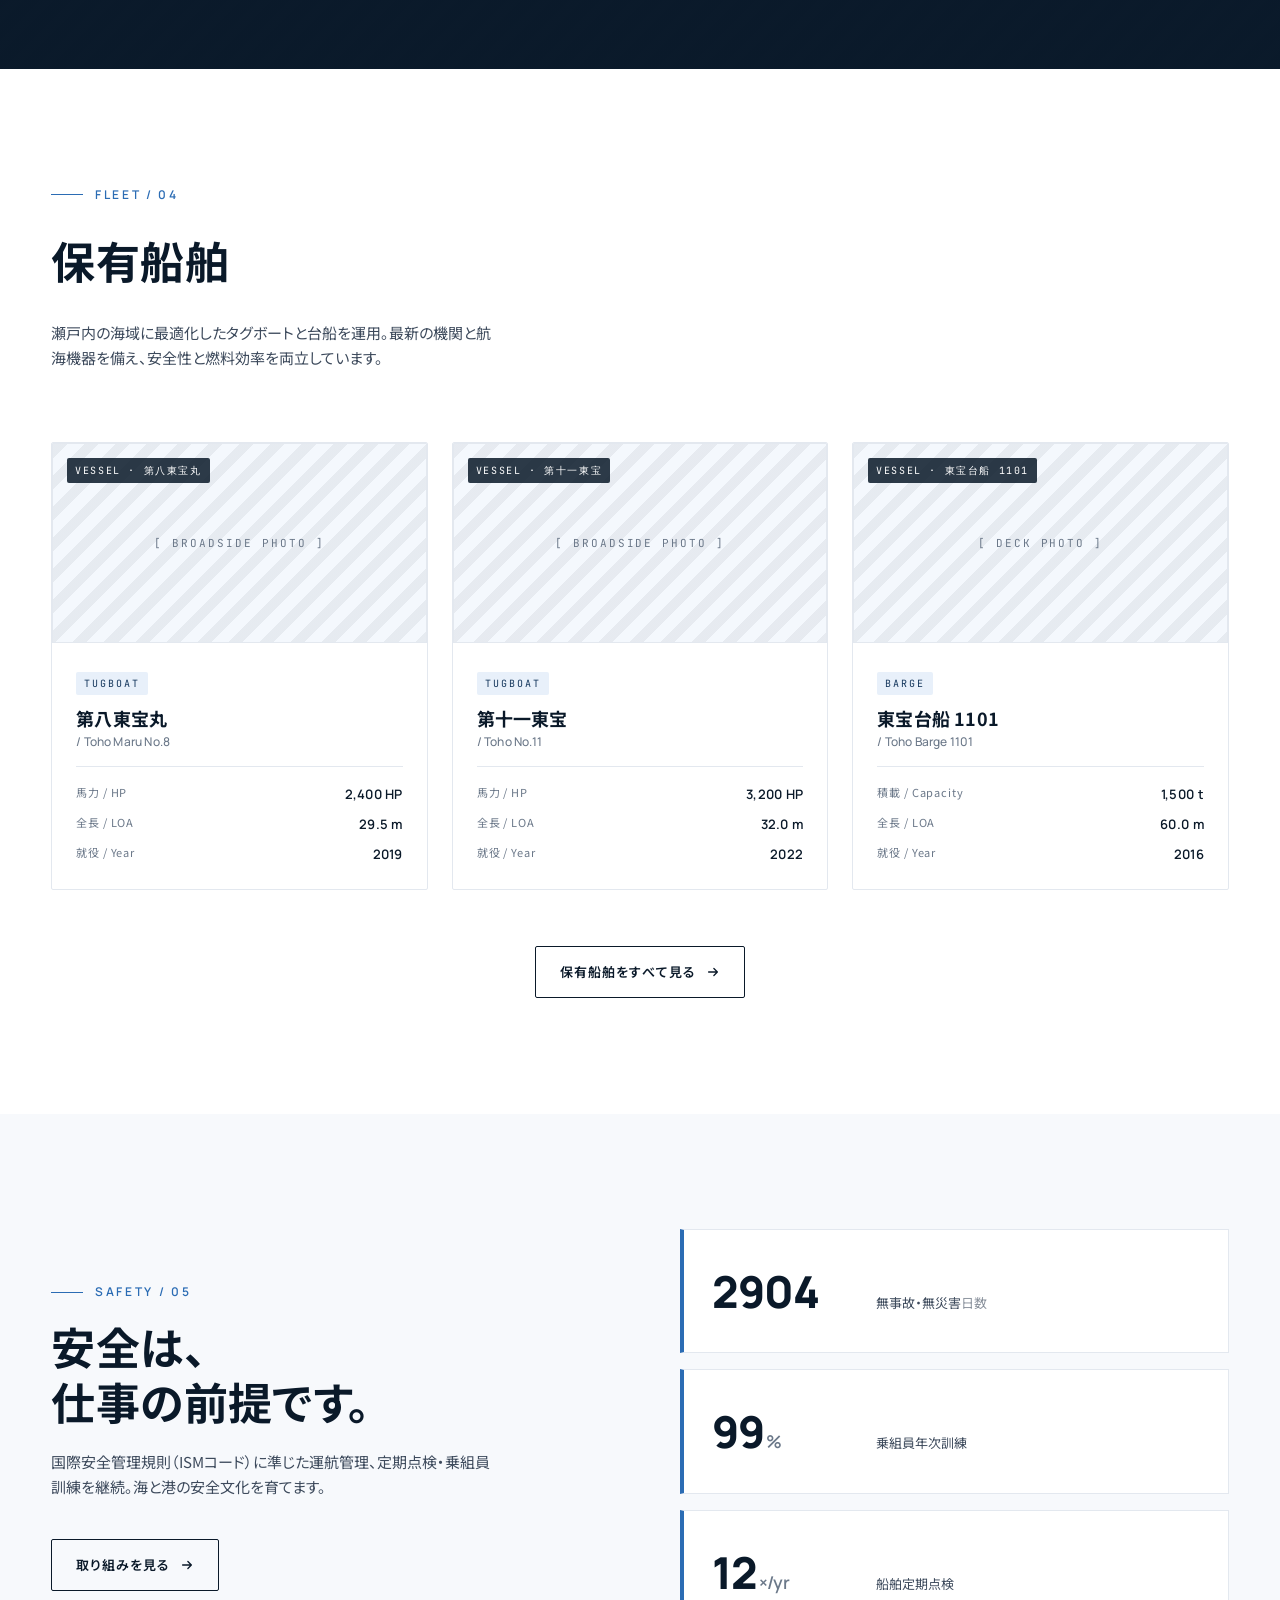
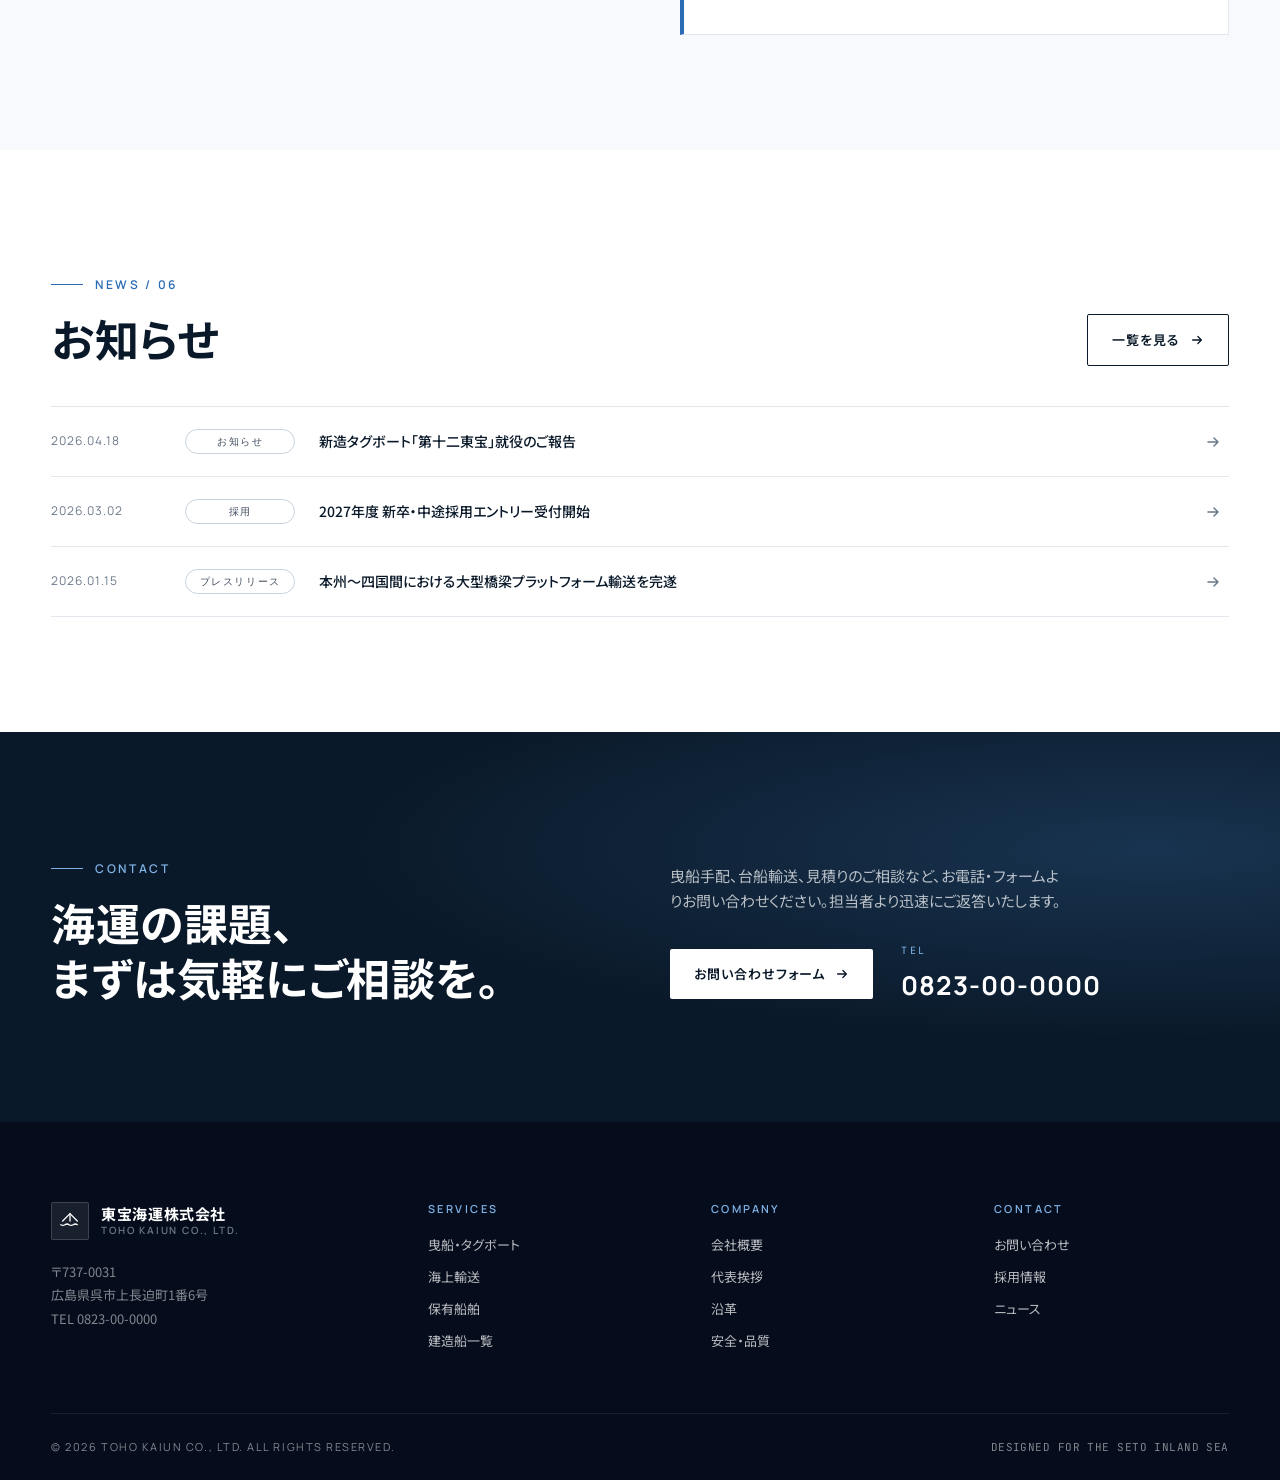
==== commit 1c9fa6f6: "Update index.html" ====
--- a/index.html
+++ b/index.html
@@ -20,7 +20,6 @@
   <div class="hero-media">
     <div class="img-ph dark hero-image" data-parallax="0.3">
       <span class="ph-label">HERO VIDEO — Tugboat at Kure Harbour, dawn</span>
-      <span class="ph-text">[ 4K Footage placeholder · Auto-play loop · 12s ]</span>
     </div>
     <div class="hero-overlay"></div>
     <svg class="hero-waves" viewBox="0 0 1440 120" preserveAspectRatio="none" aria-hidden="true">
@@ -36,7 +35,7 @@
     </div>
 
     <h1 class="hero-title">
-      <span class="line jp"><span>海を、</span><span>動かす。</span></span>
+      <span class="line jp"><span>海を、動かす。</span></span>
       <span class="line jp"><span>確かな技術で。</span></span>
       <span class="line en-text"><span>Moving the sea,</span></span>
       <span class="line en-text"><span>with proven craft.</span></span>
@@ -89,8 +88,8 @@
     <div class="intro-left" data-reveal>
       <span class="eyebrow">About / 01</span>
       <h2 class="section-title">
-        <span class="jp">瀬戸内の海運を、<br/>確かな技術で支えています。</span>
-        <span class="en-text">Powering Seto Inland Sea shipping<br/>with proven seamanship.</span>
+        <span class="jp">瀬戸内の海運を、確かな技術で支えています。</span>
+        <span class="en-text">Powering Seto Inland Sea shipping with proven seamanship.</span>
       </h2>
     </div>
     <div class="intro-right" data-reveal data-reveal-delay="1">
@@ -436,7 +435,8 @@
   overflow: hidden;
   display: flex;
   align-items: flex-end;
-  padding-bottom: 100px;
+  padding-top: calc(var(--header-h) + 24px);
+  padding-bottom: 88px;
 }
 .hero-media {
   position: absolute;
@@ -488,47 +488,52 @@
   box-shadow: 0 0 0 4px rgba(74,217,144,0.15);
 }
 .hero-title {
-  font-size: clamp(48px, 8.5vw, 120px);
-  line-height: 1.02;
-  letter-spacing: -0.01em;
+  font-size: clamp(40px, 7.2vw, 104px);
+  line-height: 1.08;
+  letter-spacing: 0.005em;
   font-weight: 800;
+  margin: 0;
 }
 .hero-title .line {
   display: block;
   overflow: hidden;
+  padding: 2px 0;
 }
 .hero-title .line > span {
   display: inline-block;
+  white-space: nowrap;
   animation: heroRise 1.1s var(--ease) both;
-}
-.hero-title .line:nth-child(1) > span:nth-child(2) { animation-delay: 120ms; }
+  will-change: transform;
+}
+.hero-title .line:nth-child(1) > span { animation-delay: 120ms; }
 .hero-title .line:nth-child(2) > span { animation-delay: 240ms; }
-.hero-title .line:nth-child(3) > span { animation-delay: 360ms; }
-.hero-title .line:nth-child(4) > span { animation-delay: 480ms; }
+.hero-title .line:nth-child(3) > span { animation-delay: 120ms; }
+.hero-title .line:nth-child(4) > span { animation-delay: 240ms; }
 @keyframes heroRise {
   from { transform: translateY(110%); opacity: 0; }
   to { transform: translateY(0); opacity: 1; }
 }
 .hero-sub {
-  margin-top: 32px;
-  font-size: clamp(15px, 1.4vw, 18px);
-  max-width: 56ch;
-  color: rgba(255,255,255,0.85);
+  margin-top: 28px;
+  font-size: clamp(15px, 1.3vw, 17px);
+  line-height: 1.85;
+  max-width: 48ch;
+  color: rgba(255,255,255,0.82);
   animation: heroFade 1s var(--ease) 700ms both;
 }
 @keyframes heroFade { from { opacity: 0; transform: translateY(10px);} to { opacity: 1; transform: translateY(0);} }
 .hero-actions {
   display: flex;
   flex-wrap: wrap;
-  gap: 14px;
-  margin-top: 36px;
+  gap: 12px;
+  margin-top: 32px;
   animation: heroFade 1s var(--ease) 900ms both;
 }
 .hero-meta {
   display: flex;
   flex-wrap: wrap;
-  gap: clamp(20px, 4vw, 56px);
-  margin-top: 56px;
+  gap: 16px clamp(20px, 4vw, 56px);
+  margin-top: 48px;
   padding-top: 24px;
   border-top: 1px solid rgba(255,255,255,0.12);
   animation: heroFade 1s var(--ease) 1100ms both;
@@ -542,18 +547,19 @@
   font-size: 10px;
   letter-spacing: 0.22em;
   color: var(--navy-300);
+  white-space: nowrap;
 }
 .meta-item .en {
-  font-size: 18px;
+  font-size: 17px;
   font-weight: 700;
   letter-spacing: 0.06em;
+  white-space: nowrap;
 }
 
 .scroll-cue {
   position: absolute;
-  bottom: 28px;
-  left: 50%;
-  transform: translateX(-50%);
+  bottom: 24px;
+  right: 32px;
   z-index: 4;
   display: flex;
   flex-direction: column;
@@ -561,7 +567,8 @@
   gap: 10px;
   font-size: 10px;
   letter-spacing: 0.24em;
-  color: rgba(255,255,255,0.7);
+  color: rgba(255,255,255,0.55);
+  writing-mode: vertical-rl;
 }
 .cue-line {
   width: 1px;
@@ -569,6 +576,7 @@
   background: rgba(255,255,255,0.2);
   position: relative;
   overflow: hidden;
+  writing-mode: horizontal-tb;
 }
 .cue-line span {
   position: absolute;
@@ -728,6 +736,13 @@
   letter-spacing: 0.06em;
   color: var(--navy-700);
   align-self: flex-start;
+  width: max-content;
+  white-space: nowrap;
+}
+.service-more svg, .service-more .arrow {
+  width: 14px;
+  height: 14px;
+  flex-shrink: 0;
 }
 .service-more:hover { color: var(--navy-500); }
 .service-more:hover .arrow { transform: translateX(4px); }
@@ -763,12 +778,14 @@
 .why-list li {
   display: grid;
   grid-template-columns: 80px 1fr;
+  grid-template-rows: auto auto;
   padding: 28px 0;
   border-top: 1px solid rgba(255,255,255,0.12);
-  gap: 24px;
+  gap: 6px 24px;
 }
 .why-list li:last-child { border-bottom: 1px solid rgba(255,255,255,0.12); }
 .why-list .num {
+  grid-row: 1 / span 2;
   font-size: 13px;
   font-weight: 700;
   letter-spacing: 0.16em;
@@ -776,11 +793,13 @@
   padding-top: 8px;
 }
 .why-list h3 {
+  grid-column: 2;
   font-size: clamp(20px, 1.8vw, 24px);
   color: var(--white);
 }
 .why-list p {
-  margin: 12px 0 0;
+  grid-column: 2;
+  margin: 8px 0 0;
   color: rgba(255,255,255,0.7);
   font-size: 14.5px;
   max-width: 56ch;
--- a/assets/shared.css
+++ b/assets/shared.css
@@ -0,0 +1,632 @@
+/* ============================================
+   東宝海運株式会社 — Design System
+   ============================================ */
+
+:root {
+  /* Navy palette */
+  --navy-950: #050d1c;
+  --navy-900: #0a1929;
+  --navy-800: #0f2847;
+  --navy-700: #14365c;
+  --navy-600: #1e4d8a;
+  --navy-500: #2b6cb4;
+  --navy-400: #4a90d9;
+  --navy-300: #7fb2e6;
+  --navy-200: #b8d4f0;
+  --navy-100: #e8f0fa;
+  --navy-50:  #f4f8fd;
+
+  /* Neutrals */
+  --white: #ffffff;
+  --cream: #f7f9fc;
+  --line: #e3e8ef;
+  --line-strong: #c8d2dd;
+  --text: #0a1929;
+  --text-2: #3d4a5c;
+  --text-3: #6b7889;
+  --text-on-dark: #ffffff;
+  --text-on-dark-2: rgba(255,255,255,0.72);
+  --text-on-dark-3: rgba(255,255,255,0.5);
+
+  /* Accent */
+  --accent: oklch(0.72 0.13 220);
+  --accent-strong: oklch(0.6 0.16 220);
+  --signal: oklch(0.7 0.16 60);  /* warm signal/orange for CTAs occasional */
+
+  /* Type */
+  --font-jp: "Noto Sans JP", "Hiragino Sans", "Yu Gothic", "Meiryo", sans-serif;
+  --font-en: "Manrope", "Helvetica Neue", Helvetica, Arial, sans-serif;
+  --font-mono: "JetBrains Mono", "SF Mono", ui-monospace, "Menlo", monospace;
+
+  /* Layout */
+  --container: 1280px;
+  --container-wide: 1440px;
+  --gutter: clamp(20px, 4vw, 56px);
+  --header-h: 76px;
+  --radius: 2px;
+  --radius-md: 6px;
+  --radius-lg: 12px;
+
+  /* Easing & timing */
+  --ease: cubic-bezier(0.22, 1, 0.36, 1);
+  --ease-out: cubic-bezier(0.16, 1, 0.3, 1);
+}
+
+* { box-sizing: border-box; }
+
+html { scroll-behavior: smooth; }
+
+body {
+  margin: 0;
+  font-family: var(--font-jp);
+  font-weight: 400;
+  font-feature-settings: "palt" 1;
+  color: var(--text);
+  background: var(--white);
+  line-height: 1.7;
+  -webkit-font-smoothing: antialiased;
+  text-rendering: optimizeLegibility;
+}
+
+img, svg { display: block; max-width: 100%; }
+
+a { color: inherit; text-decoration: none; }
+
+button { font-family: inherit; cursor: pointer; }
+
+/* Typography helpers */
+.en { font-family: var(--font-en); letter-spacing: 0.02em; }
+.mono { font-family: var(--font-mono); letter-spacing: 0.04em; }
+
+h1, h2, h3, h4 {
+  margin: 0;
+  font-weight: 700;
+  letter-spacing: 0.01em;
+  line-height: 1.3;
+}
+
+.eyebrow {
+  font-family: var(--font-en);
+  font-size: 12px;
+  font-weight: 600;
+  letter-spacing: 0.22em;
+  text-transform: uppercase;
+  color: var(--navy-500);
+  display: inline-flex;
+  align-items: center;
+  gap: 12px;
+}
+.eyebrow::before {
+  content: "";
+  width: 32px;
+  height: 1px;
+  background: var(--navy-500);
+}
+.eyebrow.on-dark { color: var(--navy-300); }
+.eyebrow.on-dark::before { background: var(--navy-300); }
+
+.section-title {
+  font-size: clamp(28px, 4vw, 44px);
+  line-height: 1.25;
+  margin: 16px 0 0;
+}
+.section-title .accent { color: var(--navy-500); }
+
+.section-lead {
+  margin-top: 20px;
+  color: var(--text-2);
+  font-size: 15px;
+  max-width: 56ch;
+}
+
+/* ============== Layout ============== */
+.container {
+  width: 100%;
+  max-width: var(--container);
+  margin: 0 auto;
+  padding-inline: var(--gutter);
+}
+.container-wide {
+  width: 100%;
+  max-width: var(--container-wide);
+  margin: 0 auto;
+  padding-inline: var(--gutter);
+}
+
+section { position: relative; }
+
+/* ============== Header ============== */
+.site-header {
+  position: fixed;
+  inset: 0 0 auto 0;
+  height: var(--header-h);
+  z-index: 100;
+  display: flex;
+  align-items: center;
+  background: rgba(255,255,255,0);
+  transition: background 360ms var(--ease), border-color 360ms var(--ease), box-shadow 360ms var(--ease);
+  border-bottom: 1px solid transparent;
+}
+.site-header.is-scrolled {
+  background: rgba(255,255,255,0.96);
+  backdrop-filter: saturate(160%) blur(12px);
+  border-bottom-color: var(--line);
+}
+.site-header.is-light {
+  background: rgba(255,255,255,0.98);
+  backdrop-filter: saturate(160%) blur(12px);
+  border-bottom-color: var(--line);
+}
+.site-header .container {
+  display: flex;
+  align-items: center;
+  justify-content: space-between;
+  gap: 24px;
+  width: 100%;
+}
+.brand {
+  display: flex;
+  align-items: center;
+  gap: 12px;
+  color: var(--text);
+}
+.brand-mark {
+  width: 38px;
+  height: 38px;
+  display: grid;
+  place-items: center;
+  background: var(--navy-900);
+  color: var(--white);
+  border-radius: var(--radius);
+}
+.brand-mark svg { width: 22px; height: 22px; }
+.brand-text {
+  display: flex;
+  flex-direction: column;
+  line-height: 1;
+  gap: 4px;
+}
+.brand-text .name-jp {
+  font-size: 15px;
+  font-weight: 700;
+  letter-spacing: 0.04em;
+}
+.brand-text .name-en {
+  font-family: var(--font-en);
+  font-size: 10px;
+  font-weight: 600;
+  letter-spacing: 0.18em;
+  color: var(--text-3);
+  text-transform: uppercase;
+}
+.site-header.is-transparent .brand,
+.site-header.is-transparent .nav-list a,
+.site-header.is-transparent .lang-toggle,
+.site-header.is-transparent .header-cta {
+  color: var(--white);
+}
+.site-header.is-transparent .brand-mark {
+  background: rgba(255,255,255,0.12);
+  border: 1px solid rgba(255,255,255,0.3);
+}
+.site-header.is-transparent .brand-text .name-en {
+  color: rgba(255,255,255,0.7);
+}
+
+.nav {
+  display: flex;
+  align-items: center;
+  gap: 8px;
+}
+.nav-list {
+  display: flex;
+  align-items: center;
+  gap: 4px;
+  list-style: none;
+  margin: 0;
+  padding: 0;
+}
+.nav-list a {
+  display: inline-flex;
+  align-items: center;
+  padding: 8px 14px;
+  font-size: 13px;
+  font-weight: 500;
+  letter-spacing: 0.04em;
+  color: var(--text);
+  position: relative;
+  transition: color 200ms var(--ease);
+}
+.nav-list a:hover { color: var(--navy-500); }
+.nav-list a.is-active::after {
+  content: "";
+  position: absolute;
+  left: 14px; right: 14px; bottom: 2px;
+  height: 2px;
+  background: var(--navy-500);
+}
+
+.header-right { display: flex; align-items: center; gap: 12px; }
+
+.lang-toggle {
+  display: inline-flex;
+  align-items: center;
+  gap: 2px;
+  font-family: var(--font-en);
+  font-size: 11px;
+  font-weight: 600;
+  letter-spacing: 0.12em;
+  background: transparent;
+  border: 1px solid var(--line-strong);
+  border-radius: 99px;
+  padding: 4px;
+  color: var(--text-3);
+}
+.site-header.is-transparent .lang-toggle {
+  border-color: rgba(255,255,255,0.3);
+}
+.lang-toggle button {
+  background: transparent;
+  border: 0;
+  padding: 4px 10px;
+  color: inherit;
+  border-radius: 99px;
+  font: inherit;
+  letter-spacing: inherit;
+}
+.lang-toggle button.is-active {
+  background: var(--navy-900);
+  color: var(--white);
+}
+.site-header.is-transparent .lang-toggle button.is-active {
+  background: var(--white);
+  color: var(--navy-900);
+}
+
+.header-cta {
+  display: inline-flex;
+  align-items: center;
+  gap: 8px;
+  background: var(--navy-900);
+  color: var(--white);
+  padding: 10px 18px;
+  border-radius: var(--radius);
+  font-size: 12px;
+  font-weight: 600;
+  letter-spacing: 0.1em;
+  transition: background 200ms var(--ease), transform 200ms var(--ease);
+}
+.header-cta:hover { background: var(--navy-700); transform: translateY(-1px); }
+.site-header.is-transparent .header-cta {
+  background: var(--white);
+  color: var(--navy-900);
+}
+.site-header.is-transparent .header-cta:hover {
+  background: var(--navy-100);
+}
+
+.menu-toggle { display: none; }
+
+/* ============== Buttons ============== */
+.btn {
+  display: inline-flex;
+  align-items: center;
+  gap: 10px;
+  padding: 14px 24px;
+  font-size: 13px;
+  font-weight: 600;
+  letter-spacing: 0.08em;
+  border: 0;
+  border-radius: var(--radius);
+  transition: transform 200ms var(--ease), background 200ms var(--ease), color 200ms var(--ease);
+  background: var(--navy-900);
+  color: var(--white);
+  cursor: pointer;
+}
+.btn:hover { background: var(--navy-700); transform: translateY(-1px); }
+.btn--ghost {
+  background: transparent;
+  color: var(--navy-900);
+  border: 1px solid var(--navy-900);
+}
+.btn--ghost:hover { background: var(--navy-900); color: var(--white); }
+.btn--light {
+  background: var(--white);
+  color: var(--navy-900);
+}
+.btn--light:hover { background: var(--navy-100); color: var(--navy-900); }
+.btn--ghost-light {
+  background: transparent;
+  color: var(--white);
+  border: 1px solid rgba(255,255,255,0.4);
+}
+.btn--ghost-light:hover { background: var(--white); color: var(--navy-900); }
+.btn .arrow {
+  width: 14px; height: 14px;
+  transition: transform 200ms var(--ease);
+}
+.btn:hover .arrow { transform: translateX(4px); }
+
+/* ============== Page hero (sub-pages) ============== */
+.page-hero {
+  position: relative;
+  padding-top: calc(var(--header-h) + 80px);
+  padding-bottom: 80px;
+  background: var(--navy-900);
+  color: var(--white);
+  overflow: hidden;
+}
+.page-hero .container {
+  position: relative;
+  z-index: 2;
+}
+.page-hero .breadcrumb {
+  font-family: var(--font-en);
+  font-size: 11px;
+  letter-spacing: 0.16em;
+  color: var(--navy-300);
+  text-transform: uppercase;
+  display: flex;
+  gap: 8px;
+  align-items: center;
+}
+.page-hero .breadcrumb a { opacity: 0.7; }
+.page-hero .breadcrumb a:hover { opacity: 1; }
+.page-hero h1 {
+  margin-top: 16px;
+  font-size: clamp(36px, 5vw, 60px);
+  line-height: 1.15;
+  letter-spacing: 0.01em;
+}
+.page-hero .en-label {
+  font-family: var(--font-en);
+  font-size: 13px;
+  letter-spacing: 0.3em;
+  color: var(--navy-300);
+  text-transform: uppercase;
+  margin-top: 14px;
+}
+.page-hero .deco-bg {
+  position: absolute;
+  inset: 0;
+  background:
+    radial-gradient(ellipse at 80% 20%, rgba(74,144,217,0.18), transparent 50%),
+    radial-gradient(ellipse at 10% 90%, rgba(43,108,180,0.18), transparent 50%);
+  pointer-events: none;
+}
+.page-hero .wave-line {
+  position: absolute;
+  inset: auto 0 0 0;
+  height: 60px;
+  opacity: 0.5;
+  pointer-events: none;
+}
+
+/* ============== Footer ============== */
+.site-footer {
+  background: var(--navy-950);
+  color: var(--text-on-dark-2);
+  padding: 80px 0 0;
+  font-size: 13px;
+}
+.site-footer .footer-top {
+  display: grid;
+  grid-template-columns: 1.4fr 1fr 1fr 1fr;
+  gap: 48px;
+  padding-bottom: 60px;
+  border-bottom: 1px solid rgba(255,255,255,0.08);
+}
+.footer-brand .brand-mark {
+  background: rgba(255,255,255,0.08);
+  border: 1px solid rgba(255,255,255,0.16);
+}
+.footer-brand .brand-text .name-jp { color: var(--white); }
+.footer-brand .address {
+  margin-top: 20px;
+  color: var(--text-on-dark-3);
+  font-size: 13px;
+  line-height: 1.8;
+}
+.footer-col h4 {
+  font-family: var(--font-en);
+  font-size: 11px;
+  font-weight: 600;
+  letter-spacing: 0.22em;
+  text-transform: uppercase;
+  color: var(--navy-300);
+  margin-bottom: 18px;
+}
+.footer-col ul {
+  list-style: none;
+  margin: 0;
+  padding: 0;
+  display: flex;
+  flex-direction: column;
+  gap: 10px;
+}
+.footer-col a:hover { color: var(--white); }
+.footer-bottom {
+  padding: 24px 0;
+  display: flex;
+  justify-content: space-between;
+  align-items: center;
+  font-family: var(--font-en);
+  font-size: 11px;
+  letter-spacing: 0.14em;
+  color: var(--text-on-dark-3);
+  text-transform: uppercase;
+}
+
+/* ============== Image placeholder ============== */
+.img-ph {
+  position: relative;
+  background:
+    repeating-linear-gradient(135deg, rgba(10,25,41,0.06) 0 10px, transparent 10px 22px),
+    var(--navy-50);
+  border: 1px solid var(--line);
+  display: flex;
+  align-items: center;
+  justify-content: center;
+  color: var(--text-3);
+  font-family: var(--font-mono);
+  font-size: 11px;
+  letter-spacing: 0.08em;
+  overflow: hidden;
+}
+.img-ph.dark {
+  background:
+    repeating-linear-gradient(135deg, rgba(255,255,255,0.04) 0 10px, transparent 10px 22px),
+    var(--navy-800);
+  border-color: rgba(255,255,255,0.1);
+  color: rgba(255,255,255,0.55);
+}
+.img-ph .ph-label {
+  position: absolute;
+  top: 14px; left: 14px;
+  padding: 4px 8px;
+  background: rgba(10,25,41,0.85);
+  color: var(--white);
+  text-transform: uppercase;
+  font-size: 10px;
+  letter-spacing: 0.16em;
+  border-radius: 2px;
+}
+.img-ph.dark .ph-label {
+  background: rgba(255,255,255,0.16);
+  color: var(--white);
+}
+.img-ph .ph-text {
+  text-align: center;
+  text-transform: uppercase;
+  font-size: 11px;
+  letter-spacing: 0.18em;
+  padding: 0 16px;
+}
+
+/* ============== Scroll reveal ============== */
+[data-reveal] {
+  opacity: 0;
+  transform: translateY(28px);
+  transition: opacity 800ms var(--ease), transform 800ms var(--ease);
+}
+[data-reveal].is-in {
+  opacity: 1;
+  transform: translateY(0);
+}
+[data-reveal][data-reveal="fade"] {
+  transform: none;
+}
+[data-reveal-delay="1"] { transition-delay: 100ms; }
+[data-reveal-delay="2"] { transition-delay: 200ms; }
+[data-reveal-delay="3"] { transition-delay: 300ms; }
+[data-reveal-delay="4"] { transition-delay: 400ms; }
+[data-reveal-delay="5"] { transition-delay: 500ms; }
+
+/* ============== Utility ============== */
+.divider {
+  height: 1px;
+  background: var(--line);
+  border: 0;
+}
+.section { padding: clamp(70px, 9vw, 120px) 0; }
+.section--cream { background: var(--cream); }
+.section--navy { background: var(--navy-900); color: var(--white); }
+.section--navy .section-lead { color: var(--text-on-dark-2); }
+.section--navy .eyebrow { color: var(--navy-300); }
+.section--navy .eyebrow::before { background: var(--navy-300); }
+
+/* Lang switching */
+[data-lang="en"] .jp { display: none; }
+[data-lang="jp"] .en-text { display: none; }
+
+/* Hide JP/EN sibling helper */
+.lang-pair > .jp,
+.lang-pair > .en-text { display: block; }
+[data-lang="en"] .lang-pair > .jp { display: none; }
+[data-lang="jp"] .lang-pair > .en-text { display: none; }
+
+/* ============== Responsive ============== */
+@media (max-width: 1080px) {
+  .nav-list { gap: 0; }
+  .nav-list a { padding: 8px 10px; font-size: 12px; }
+}
+
+@media (max-width: 900px) {
+  :root { --header-h: 64px; }
+  .nav-list { display: none; }
+  .menu-toggle {
+    display: inline-flex;
+    width: 40px; height: 40px;
+    align-items: center;
+    justify-content: center;
+    border: 1px solid var(--line-strong);
+    background: transparent;
+    border-radius: 99px;
+  }
+  .site-header.is-transparent .menu-toggle {
+    border-color: rgba(255,255,255,0.3);
+    color: var(--white);
+  }
+  .header-cta { display: none; }
+  .site-footer .footer-top {
+    grid-template-columns: 1fr 1fr;
+    gap: 32px;
+  }
+}
+
+/* Mobile drawer */
+.drawer {
+  position: fixed;
+  inset: 0;
+  z-index: 200;
+  background: rgba(10,25,41,0.96);
+  backdrop-filter: blur(12px);
+  color: var(--white);
+  opacity: 0;
+  pointer-events: none;
+  transition: opacity 320ms var(--ease);
+  display: flex;
+  flex-direction: column;
+}
+.drawer.is-open { opacity: 1; pointer-events: auto; }
+.drawer-head {
+  display: flex;
+  justify-content: space-between;
+  align-items: center;
+  padding: 16px var(--gutter);
+  border-bottom: 1px solid rgba(255,255,255,0.08);
+}
+.drawer-close {
+  width: 40px; height: 40px;
+  border-radius: 99px;
+  background: transparent;
+  border: 1px solid rgba(255,255,255,0.3);
+  color: var(--white);
+  display: inline-flex;
+  align-items: center;
+  justify-content: center;
+}
+.drawer-nav {
+  flex: 1;
+  display: flex;
+  flex-direction: column;
+  padding: 32px var(--gutter);
+  gap: 4px;
+  overflow-y: auto;
+}
+.drawer-nav a {
+  display: flex;
+  justify-content: space-between;
+  align-items: center;
+  padding: 18px 0;
+  border-bottom: 1px solid rgba(255,255,255,0.08);
+  font-size: 18px;
+  font-weight: 500;
+}
+.drawer-nav a .en-text {
+  font-family: var(--font-en);
+  font-size: 11px;
+  letter-spacing: 0.18em;
+  color: var(--navy-300);
+  text-transform: uppercase;
+}
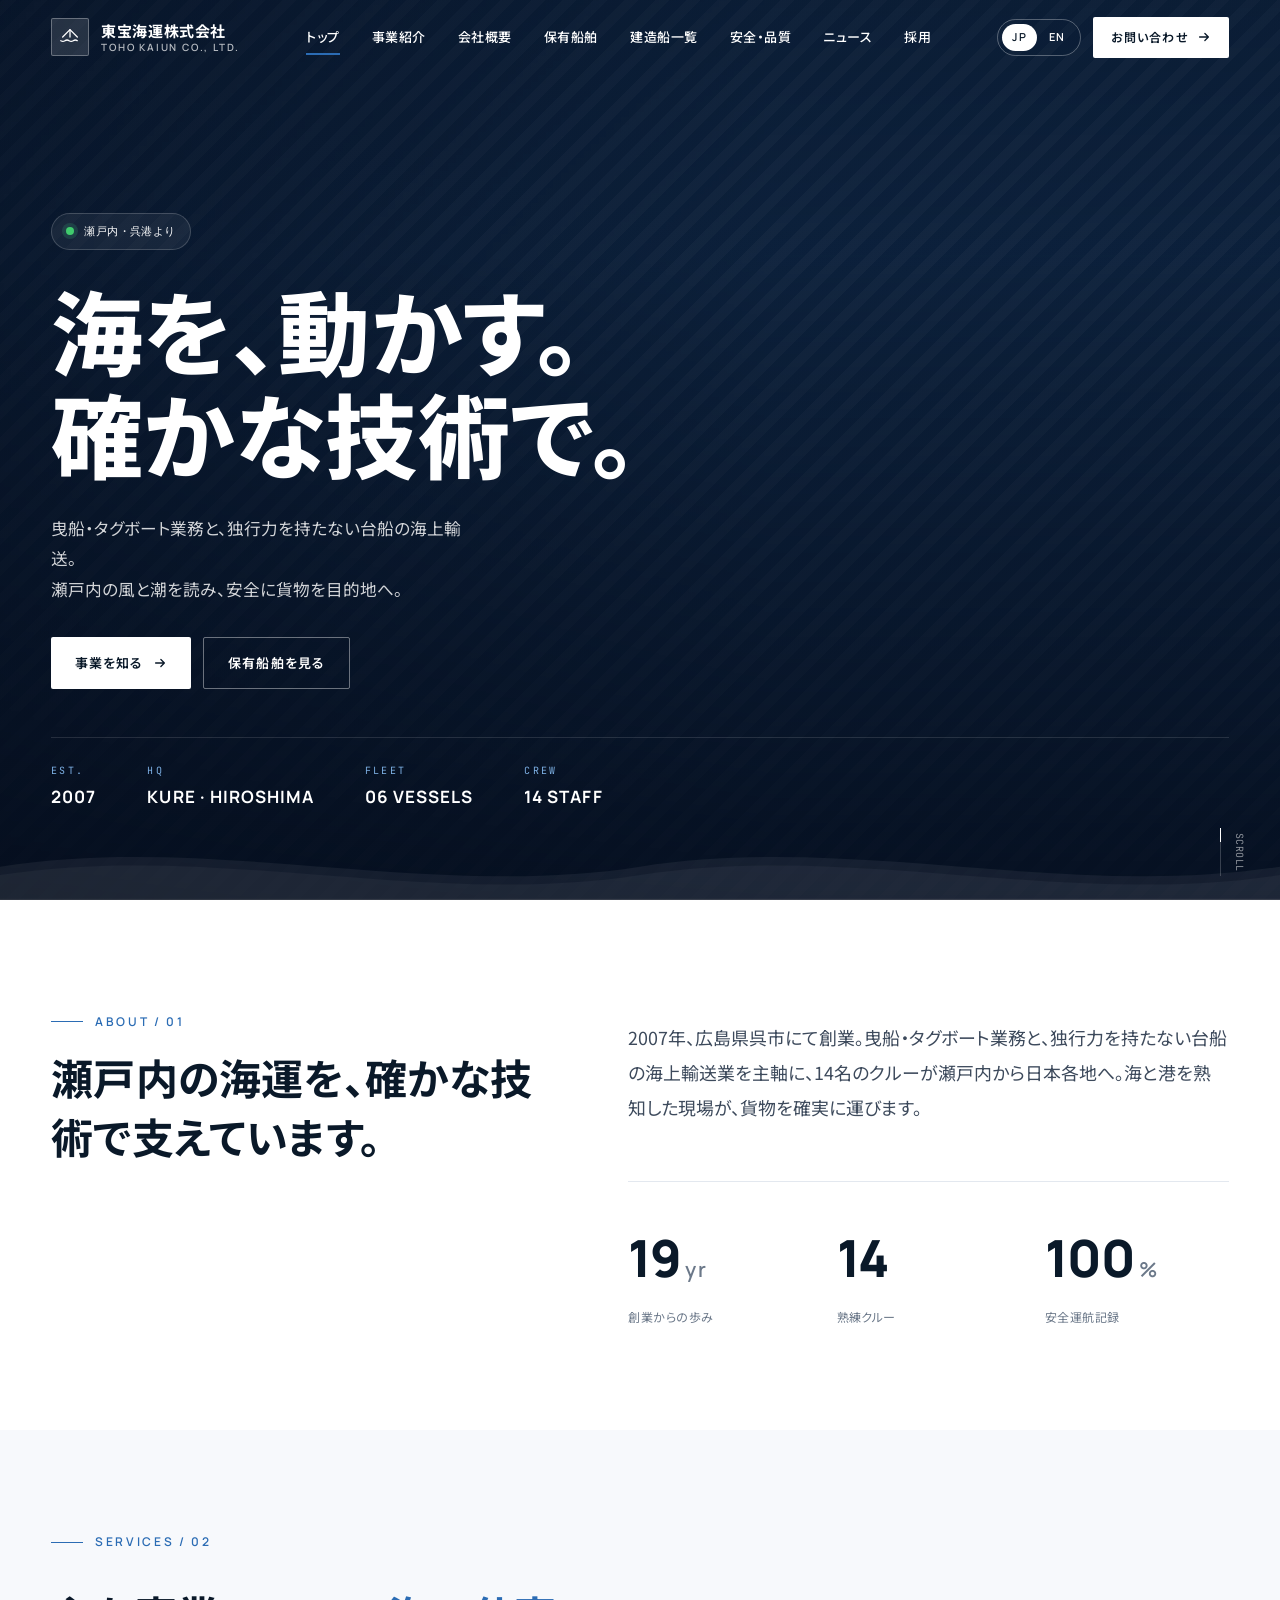
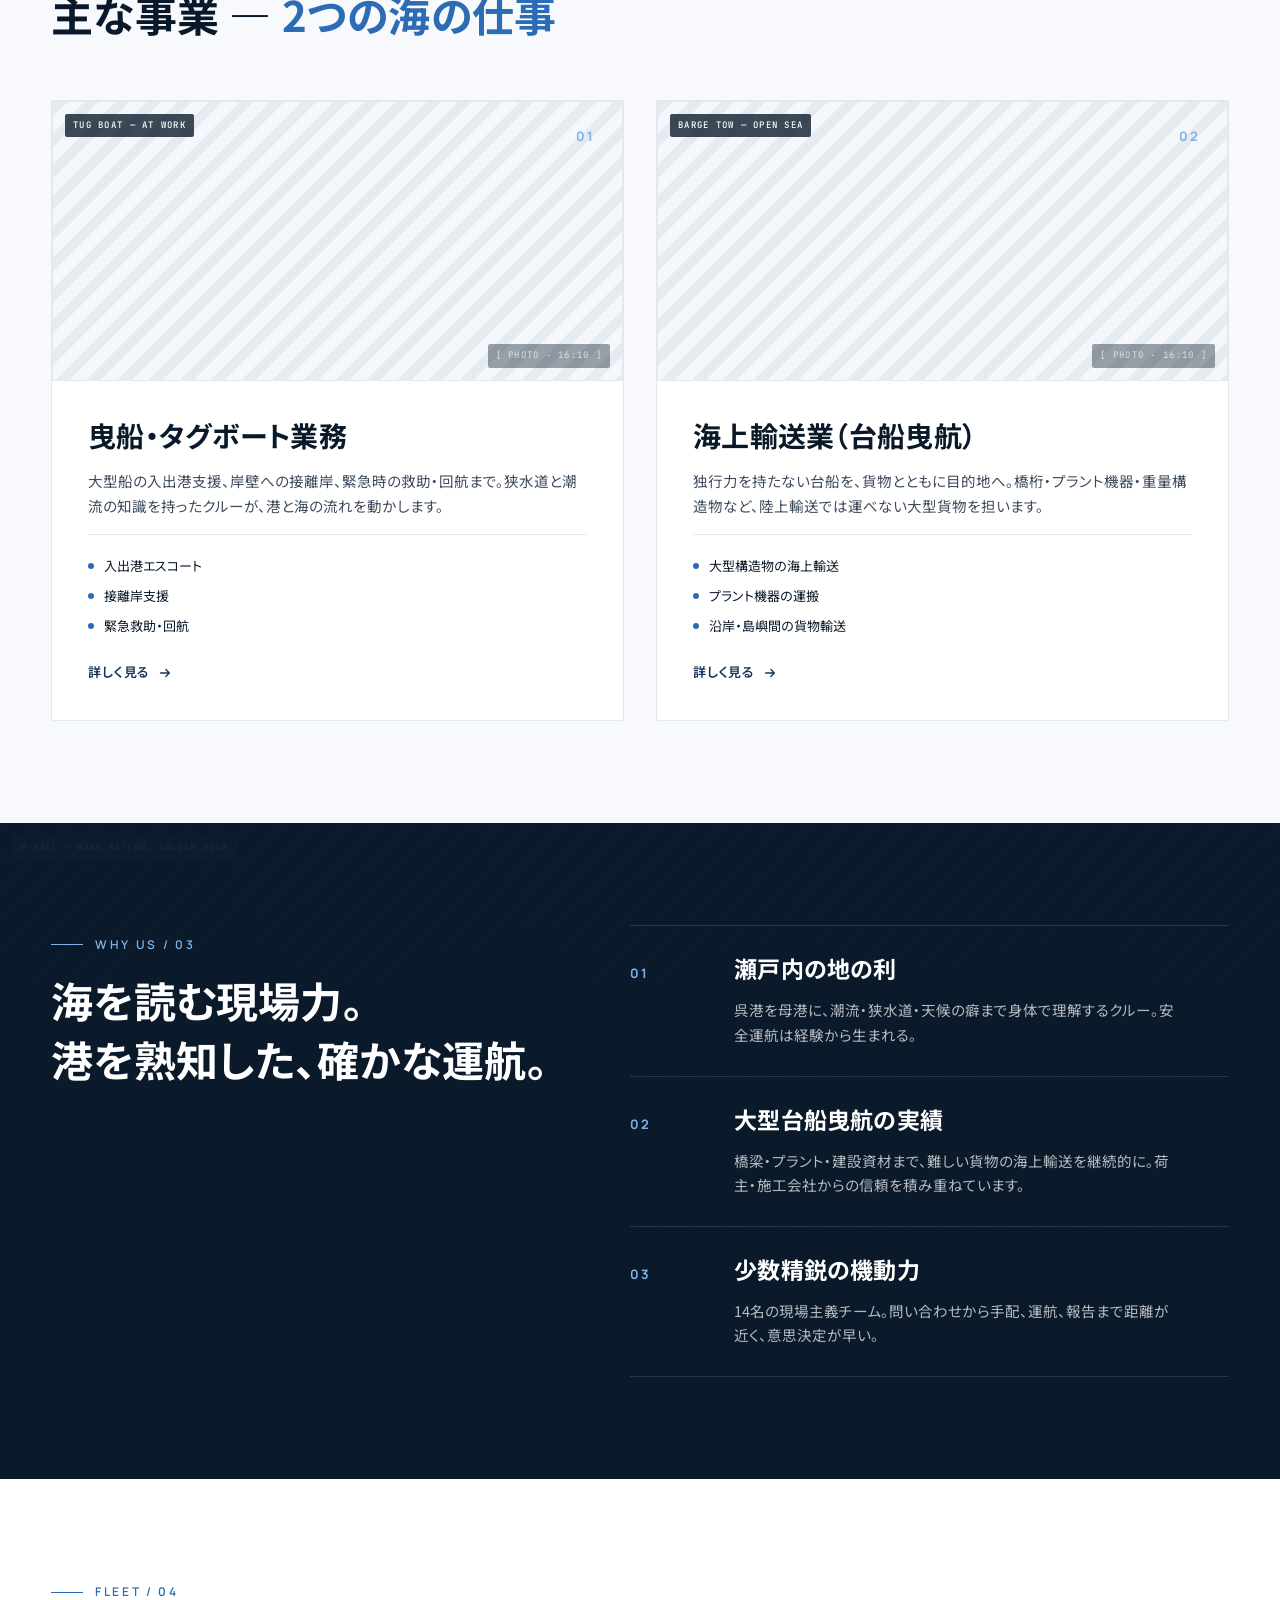
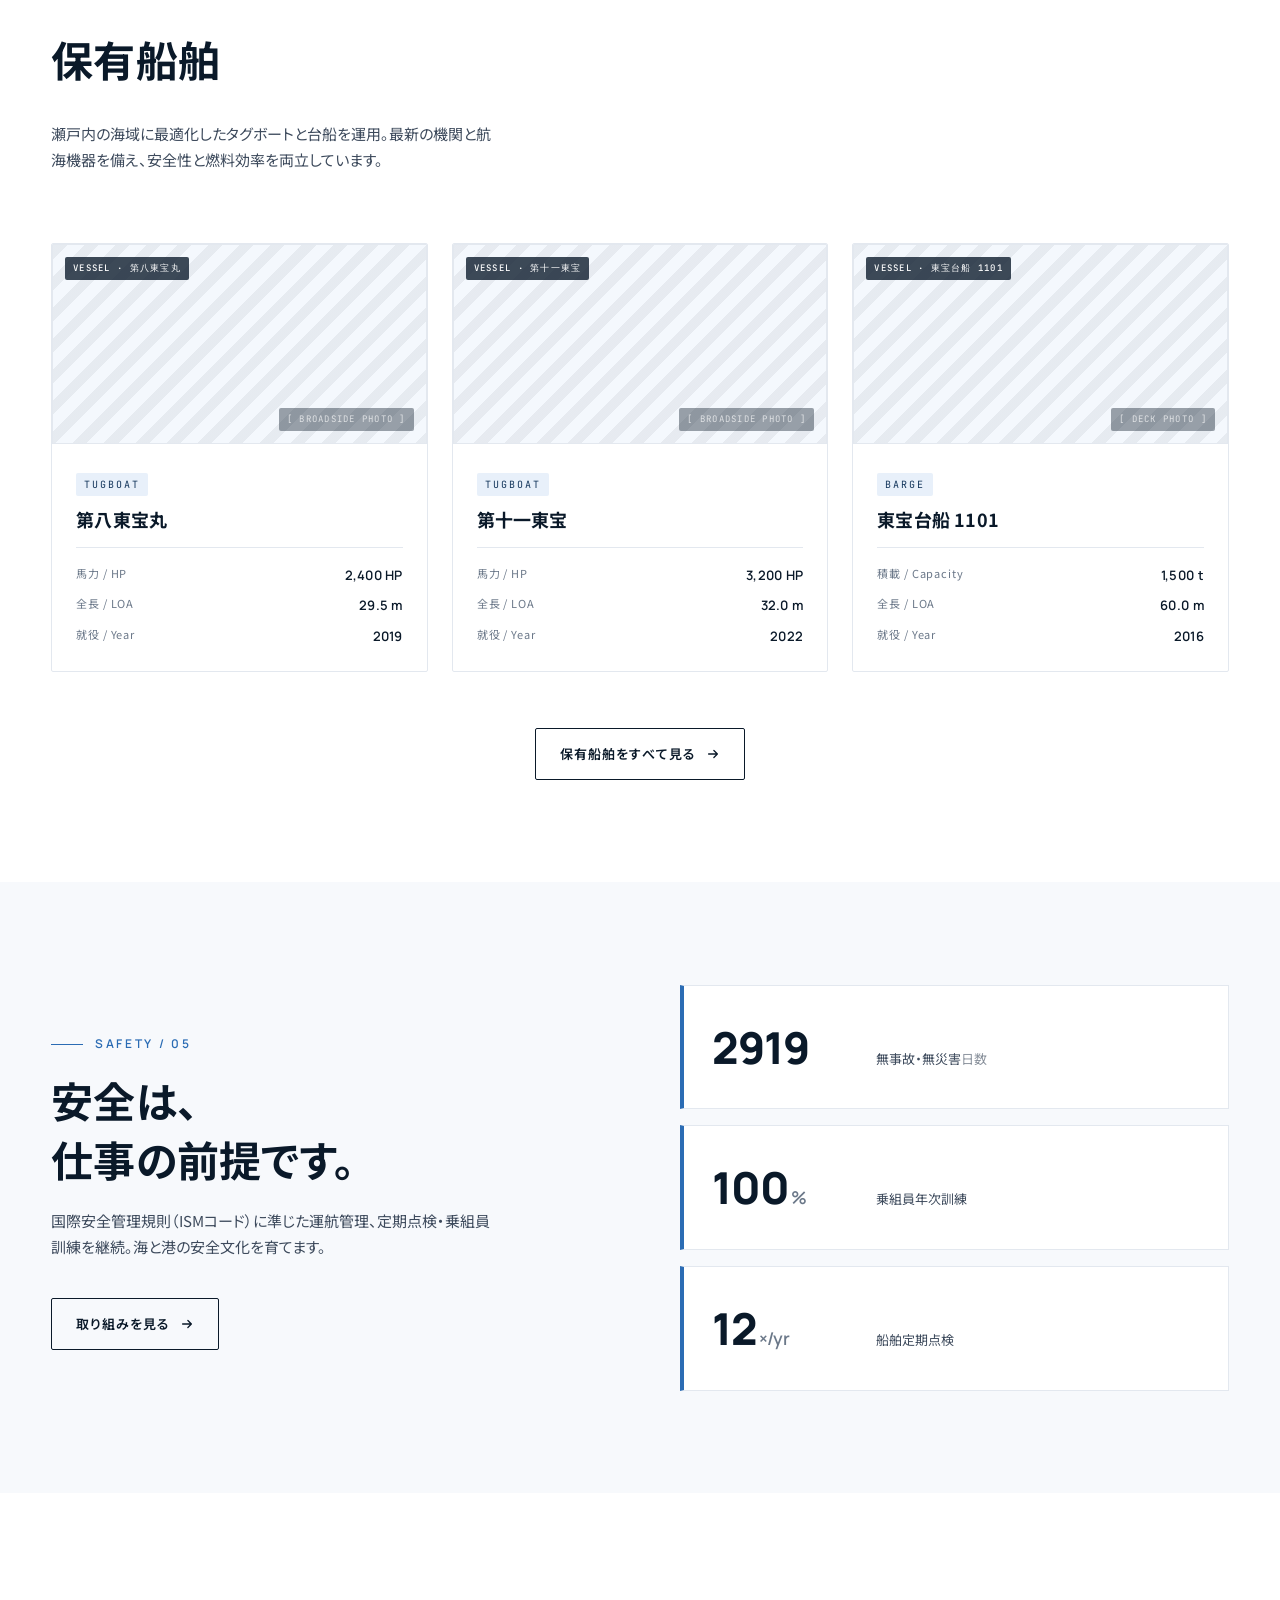
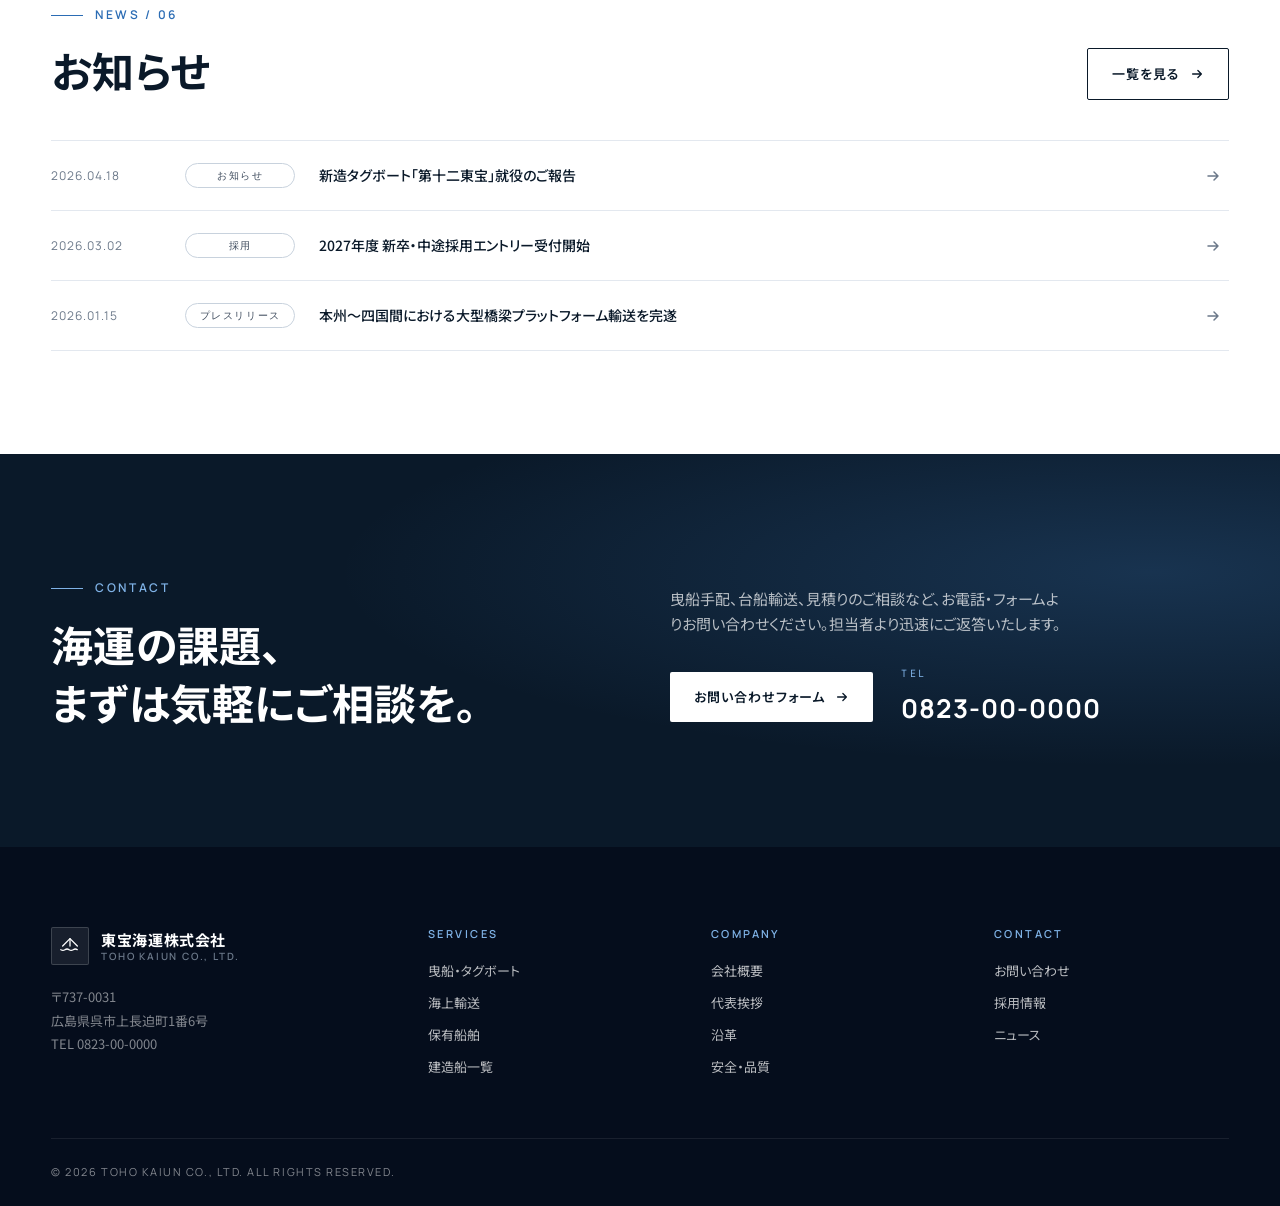
==== commit 2b9ed160: "Update index.html" ====
--- a/index.html
+++ b/index.html
@@ -1035,6 +1035,13 @@
   .news-list .news-cat { grid-row: 1; grid-column: 2; justify-self: start; }
   .news-list .news-title { grid-column: 1 / -1; grid-row: 2; }
 }
+@media (max-width: 600px) {
+  .hero-title { font-size: clamp(32px, 9vw, 48px); }
+  .hero-sub { font-size: 14px; }
+  .hero-actions { flex-direction: column; align-items: flex-start; gap: 12px; }
+  .intro-stats { grid-template-columns: 1fr 1fr; }
+  .hero-meta { flex-direction: column; gap: 12px; }
+}
 </style>
 
 </body>
--- a/assets/shared.css
+++ b/assets/shared.css
@@ -106,11 +106,15 @@
 .eyebrow.on-dark::before { background: var(--navy-300); }
 
 .section-title {
-  font-size: clamp(28px, 4vw, 44px);
-  line-height: 1.25;
+  font-size: clamp(28px, 3.6vw, 42px);
+  line-height: 1.3;
   margin: 16px 0 0;
+  letter-spacing: 0.005em;
+  text-wrap: pretty;
 }
 .section-title .accent { color: var(--navy-500); }
+.section-title:lang(ja),
+[data-lang="jp"] .section-title { line-height: 1.4; }
 
 .section-lead {
   margin-top: 20px;
@@ -190,6 +194,7 @@
   font-size: 15px;
   font-weight: 700;
   letter-spacing: 0.04em;
+  white-space: nowrap;
 }
 .brand-text .name-en {
   font-family: var(--font-en);
@@ -198,6 +203,7 @@
   letter-spacing: 0.18em;
   color: var(--text-3);
   text-transform: uppercase;
+  white-space: nowrap;
 }
 .site-header.is-transparent .brand,
 .site-header.is-transparent .nav-list a,
@@ -294,6 +300,7 @@
   font-size: 12px;
   font-weight: 600;
   letter-spacing: 0.1em;
+  white-space: nowrap;
   transition: background 200ms var(--ease), transform 200ms var(--ease);
 }
 .header-cta:hover { background: var(--navy-700); transform: translateY(-1px); }
@@ -341,8 +348,16 @@
   border: 1px solid rgba(255,255,255,0.4);
 }
 .btn--ghost-light:hover { background: var(--white); color: var(--navy-900); }
+.arrow,
+svg.arrow {
+  width: 14px;
+  height: 14px;
+  flex-shrink: 0;
+  transition: transform 200ms var(--ease);
+}
 .btn .arrow {
   width: 14px; height: 14px;
+  flex-shrink: 0;
   transition: transform 200ms var(--ease);
 }
 .btn:hover .arrow { transform: translateX(4px); }
@@ -450,12 +465,15 @@
   display: flex;
   justify-content: space-between;
   align-items: center;
+  flex-wrap: wrap;
+  gap: 12px;
   font-family: var(--font-en);
   font-size: 11px;
   letter-spacing: 0.14em;
   color: var(--text-on-dark-3);
   text-transform: uppercase;
 }
+.footer-bottom > span { white-space: nowrap; }
 
 /* ============== Image placeholder ============== */
 .img-ph {
@@ -482,25 +500,38 @@
 }
 .img-ph .ph-label {
   position: absolute;
-  top: 14px; left: 14px;
+  top: 12px; left: 12px;
   padding: 4px 8px;
-  background: rgba(10,25,41,0.85);
-  color: var(--white);
-  text-transform: uppercase;
-  font-size: 10px;
-  letter-spacing: 0.16em;
+  background: rgba(10,25,41,0.78);
+  color: var(--white);
+  text-transform: uppercase;
+  font-size: 9px;
+  letter-spacing: 0.14em;
   border-radius: 2px;
+  max-width: calc(100% - 24px);
+  font-family: var(--font-mono);
+  font-weight: 500;
+  white-space: nowrap;
+  overflow: hidden;
+  text-overflow: ellipsis;
 }
 .img-ph.dark .ph-label {
-  background: rgba(255,255,255,0.16);
-  color: var(--white);
+  background: rgba(255,255,255,0.12);
+  color: rgba(255,255,255,0.85);
+  border: 1px solid rgba(255,255,255,0.16);
 }
 .img-ph .ph-text {
-  text-align: center;
-  text-transform: uppercase;
-  font-size: 11px;
-  letter-spacing: 0.18em;
-  padding: 0 16px;
+  position: absolute;
+  right: 12px; bottom: 12px;
+  text-align: right;
+  text-transform: uppercase;
+  font-size: 9px;
+  letter-spacing: 0.14em;
+  padding: 4px 8px;
+  background: rgba(10,25,41,0.4);
+  color: rgba(255,255,255,0.7);
+  border-radius: 2px;
+  white-space: nowrap;
 }
 
 /* ============== Scroll reveal ============== */
@@ -528,31 +559,31 @@
   background: var(--line);
   border: 0;
 }
-.section { padding: clamp(70px, 9vw, 120px) 0; }
+.section { padding: clamp(64px, 8vw, 112px) 0; }
 .section--cream { background: var(--cream); }
 .section--navy { background: var(--navy-900); color: var(--white); }
 .section--navy .section-lead { color: var(--text-on-dark-2); }
 .section--navy .eyebrow { color: var(--navy-300); }
 .section--navy .eyebrow::before { background: var(--navy-300); }
 
-/* Lang switching */
-[data-lang="en"] .jp { display: none; }
-[data-lang="jp"] .en-text { display: none; }
-
-/* Hide JP/EN sibling helper */
-.lang-pair > .jp,
-.lang-pair > .en-text { display: block; }
-[data-lang="en"] .lang-pair > .jp { display: none; }
-[data-lang="jp"] .lang-pair > .en-text { display: none; }
+/* Lang switching — use !important so inline-style and high-specificity
+   selectors elsewhere (e.g. `.hero-title .line { display: block }`) don't
+   leak the inactive language. */
+[data-lang="en"] .jp { display: none !important; }
+[data-lang="jp"] .en-text { display: none !important; }
 
 /* ============== Responsive ============== */
-@media (max-width: 1080px) {
+.nav-list a { white-space: nowrap; }
+
+@media (max-width: 1200px) {
   .nav-list { gap: 0; }
-  .nav-list a { padding: 8px 10px; font-size: 12px; }
-}
-
-@media (max-width: 900px) {
-  :root { --header-h: 64px; }
+  .nav-list a { padding: 8px 8px; font-size: 12px; letter-spacing: 0.02em; }
+  .header-cta { padding: 9px 14px; font-size: 11px; white-space: nowrap; }
+  .brand-text .name-jp { font-size: 13px; }
+  .brand-text .name-en { font-size: 9px; }
+}
+
+@media (max-width: 1024px) {
   .nav-list { display: none; }
   .menu-toggle {
     display: inline-flex;
@@ -567,6 +598,10 @@
     border-color: rgba(255,255,255,0.3);
     color: var(--white);
   }
+}
+
+@media (max-width: 900px) {
+  :root { --header-h: 64px; }
   .header-cta { display: none; }
   .site-footer .footer-top {
     grid-template-columns: 1fr 1fr;
